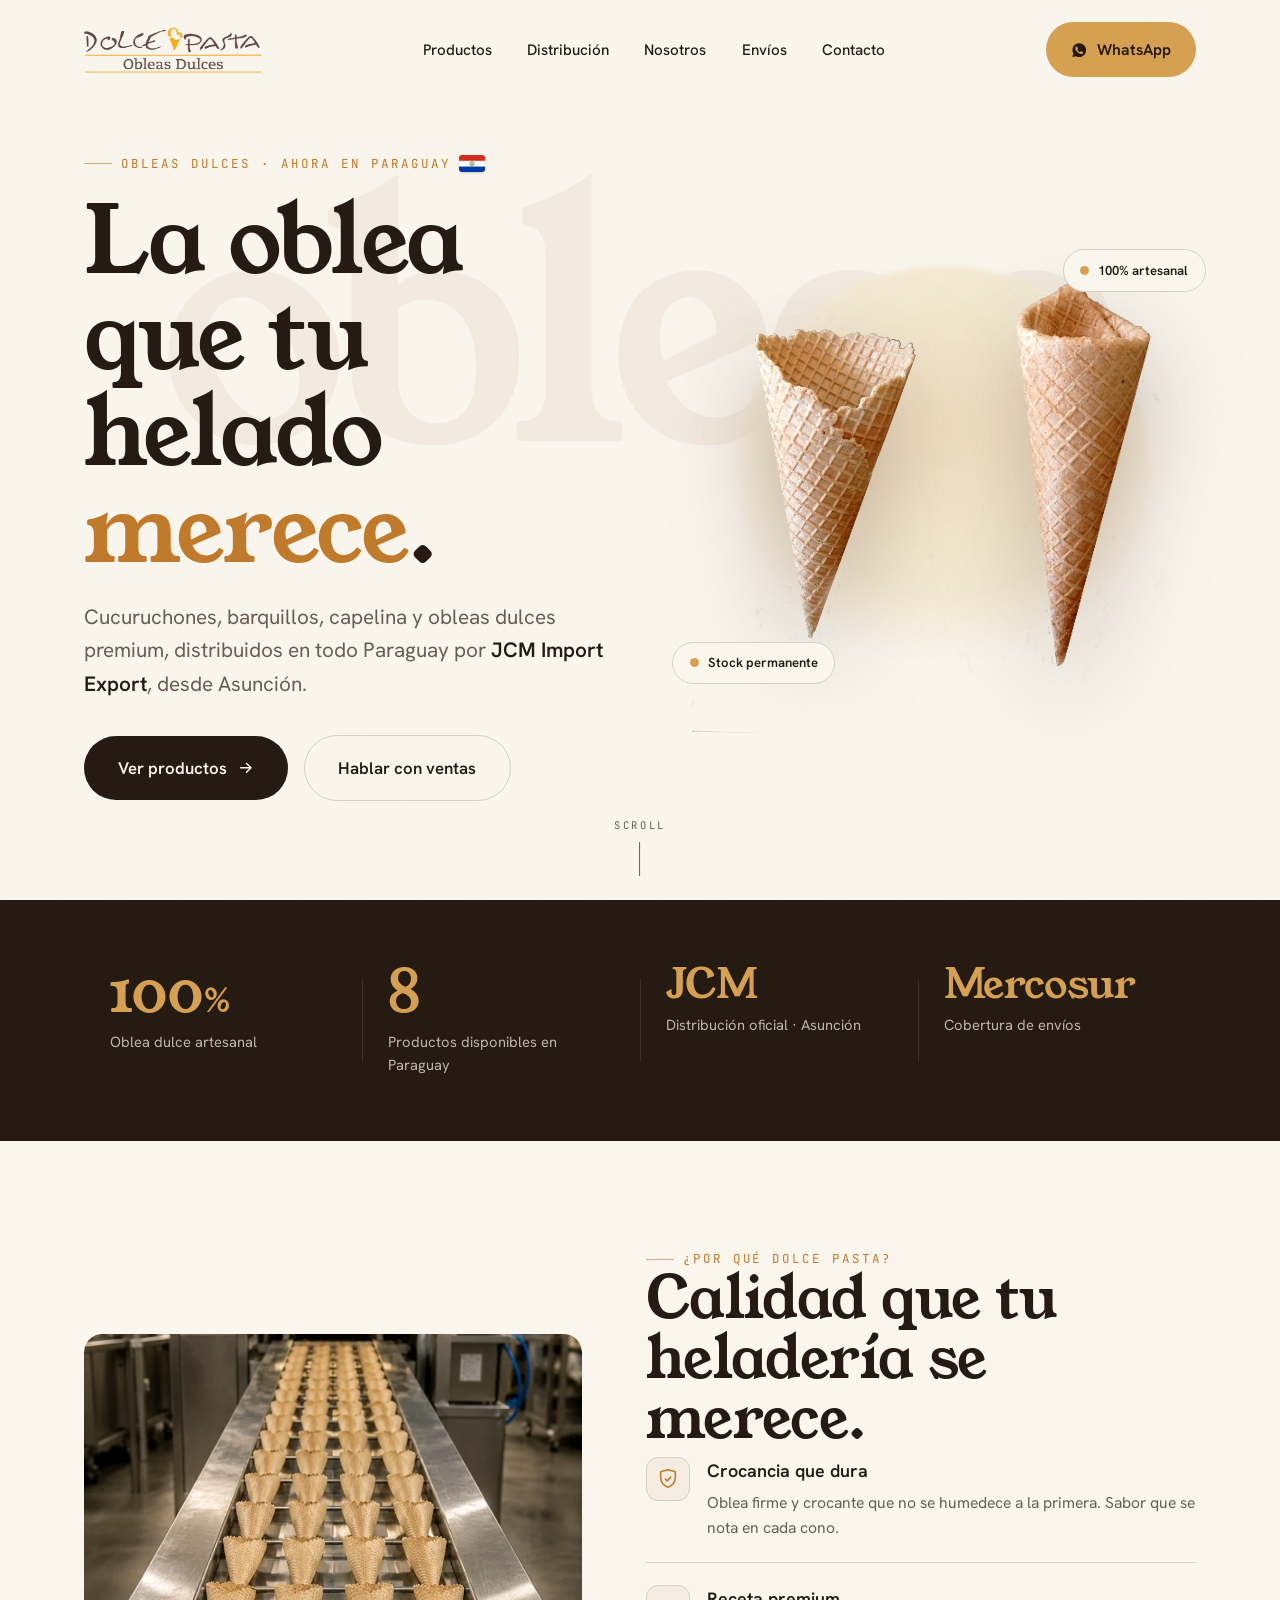
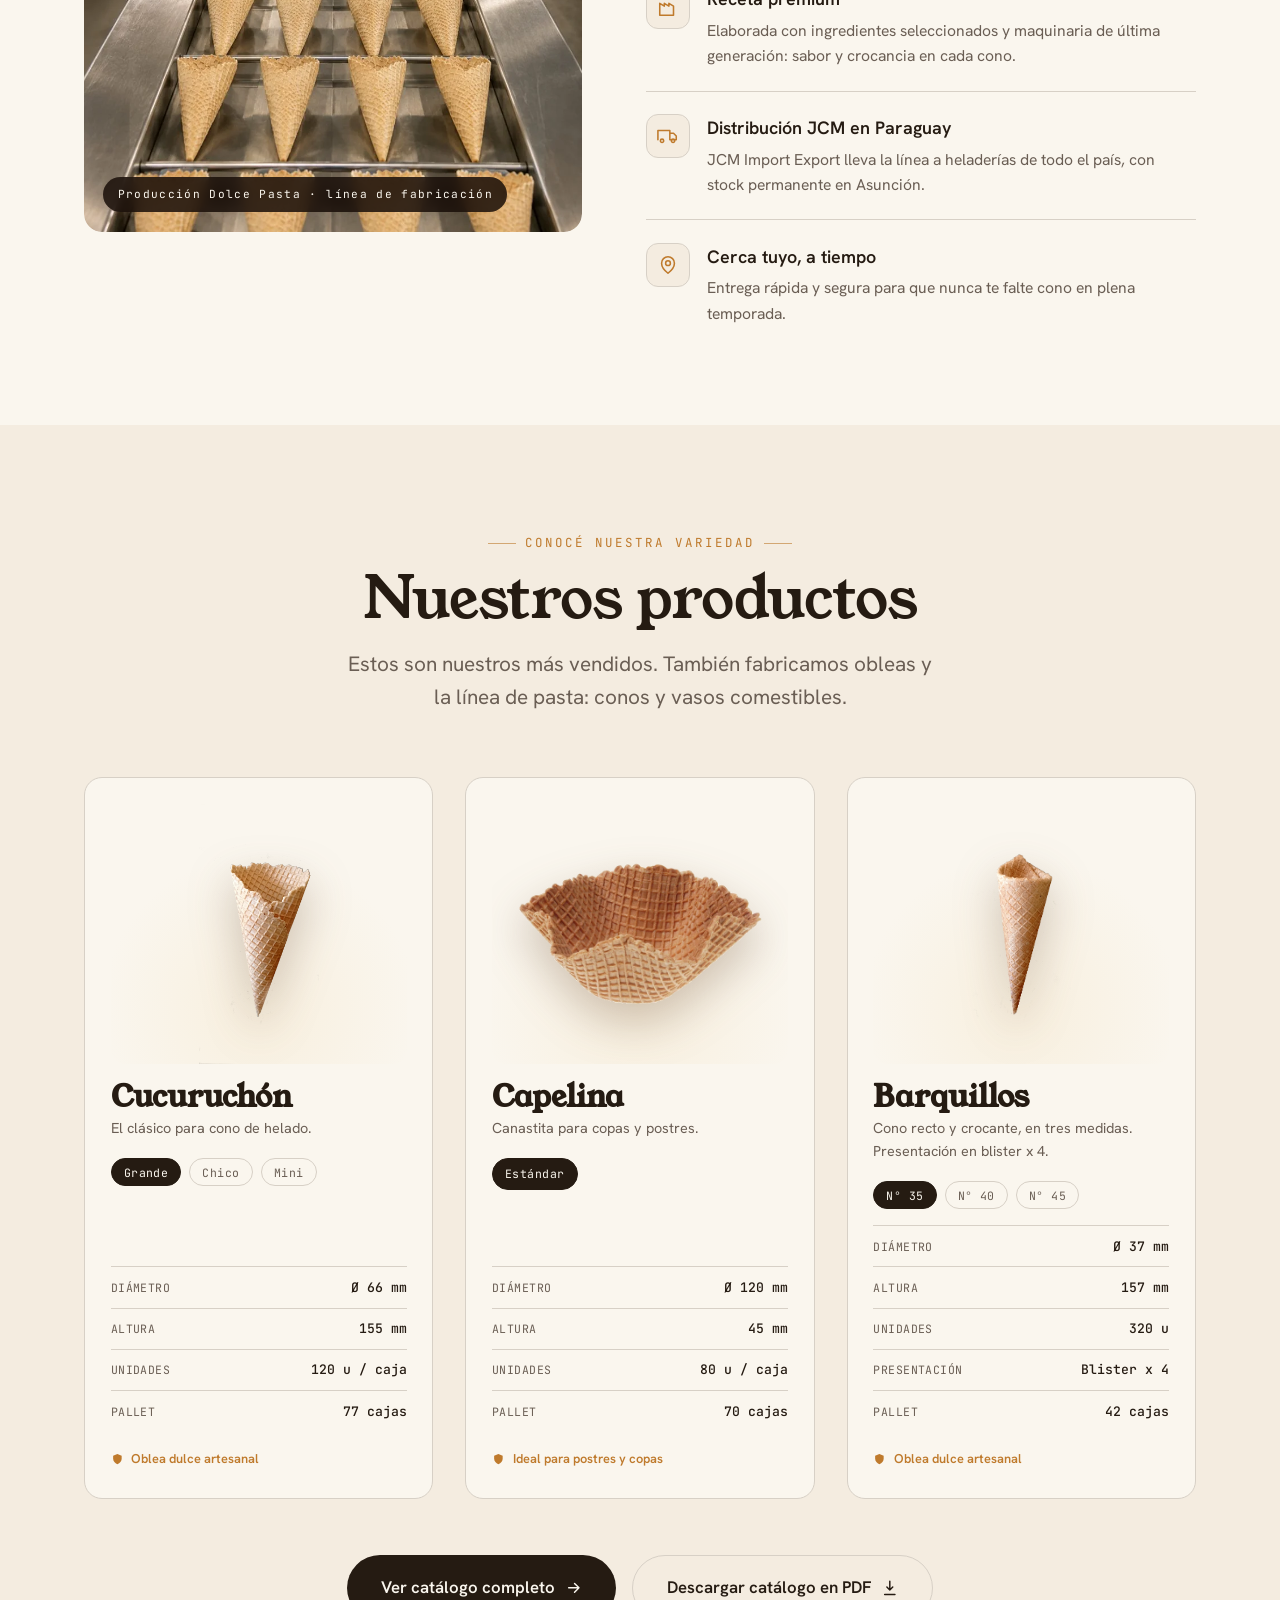
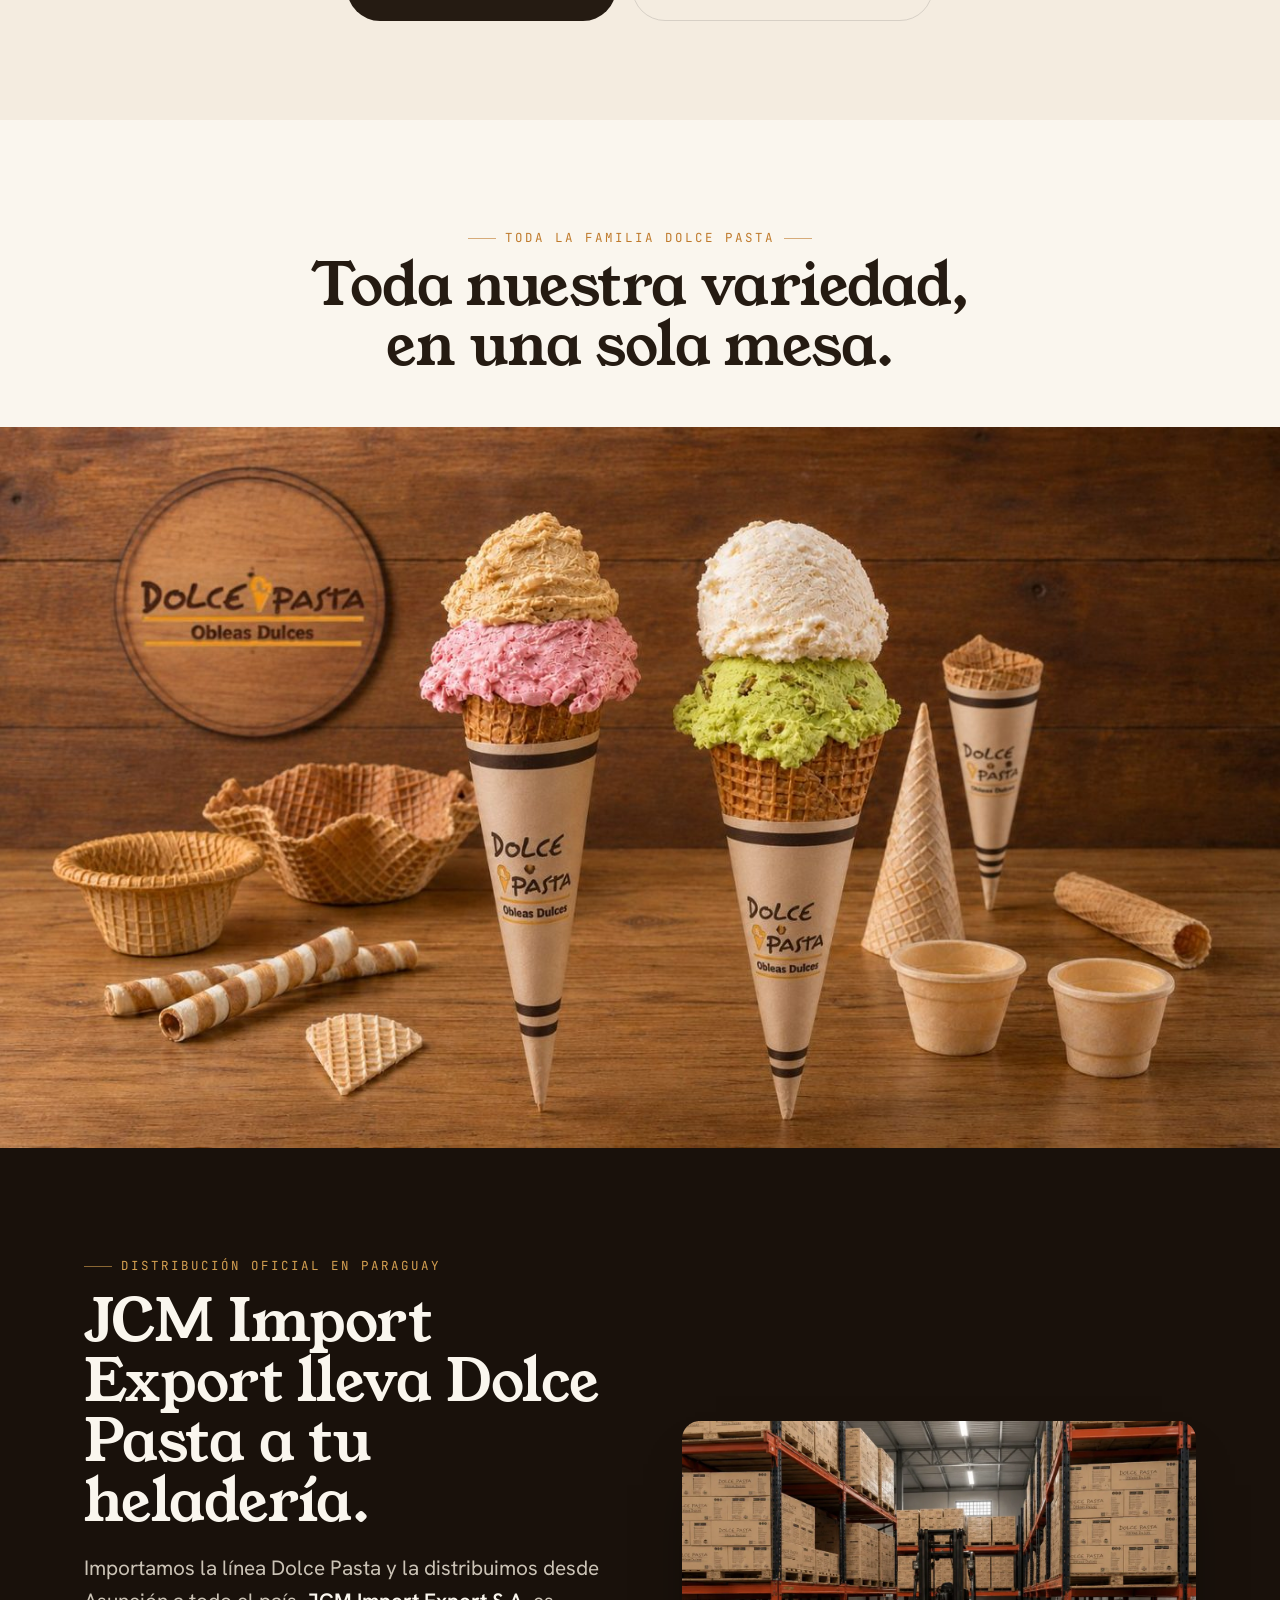
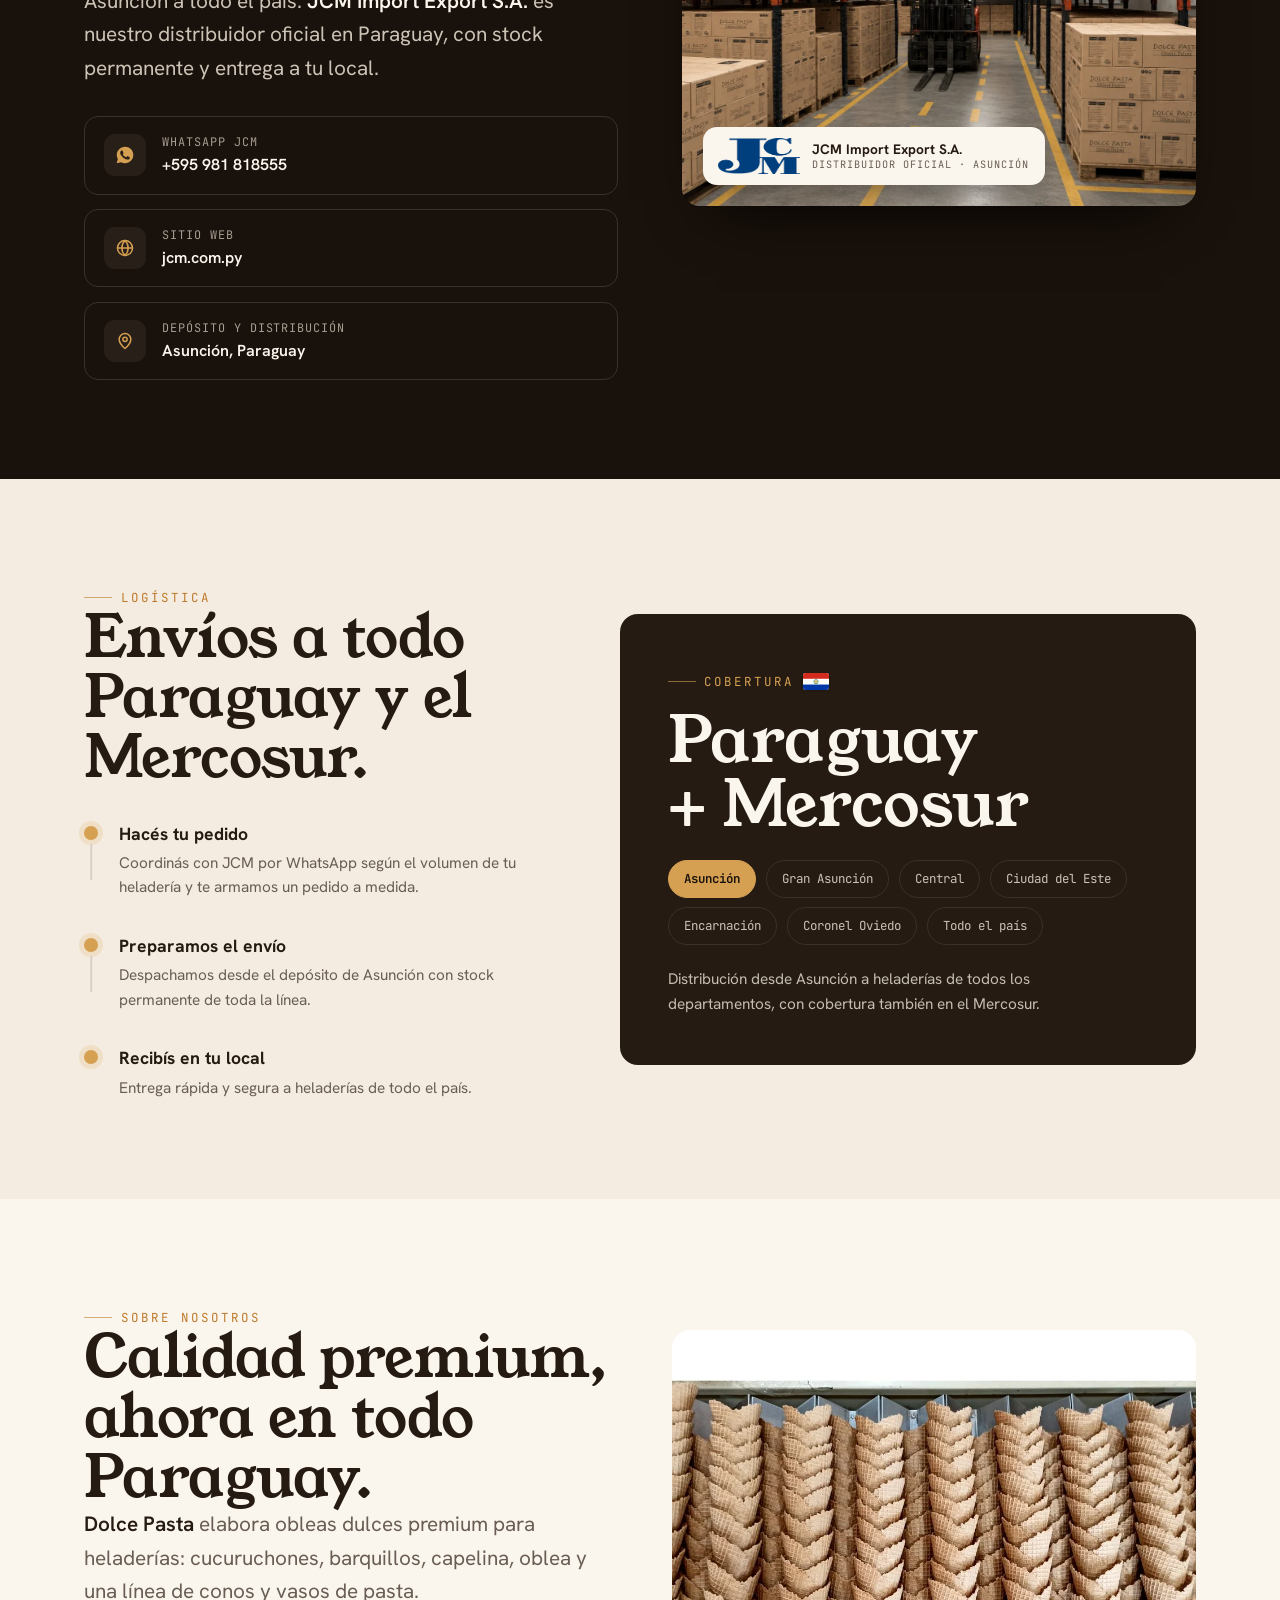
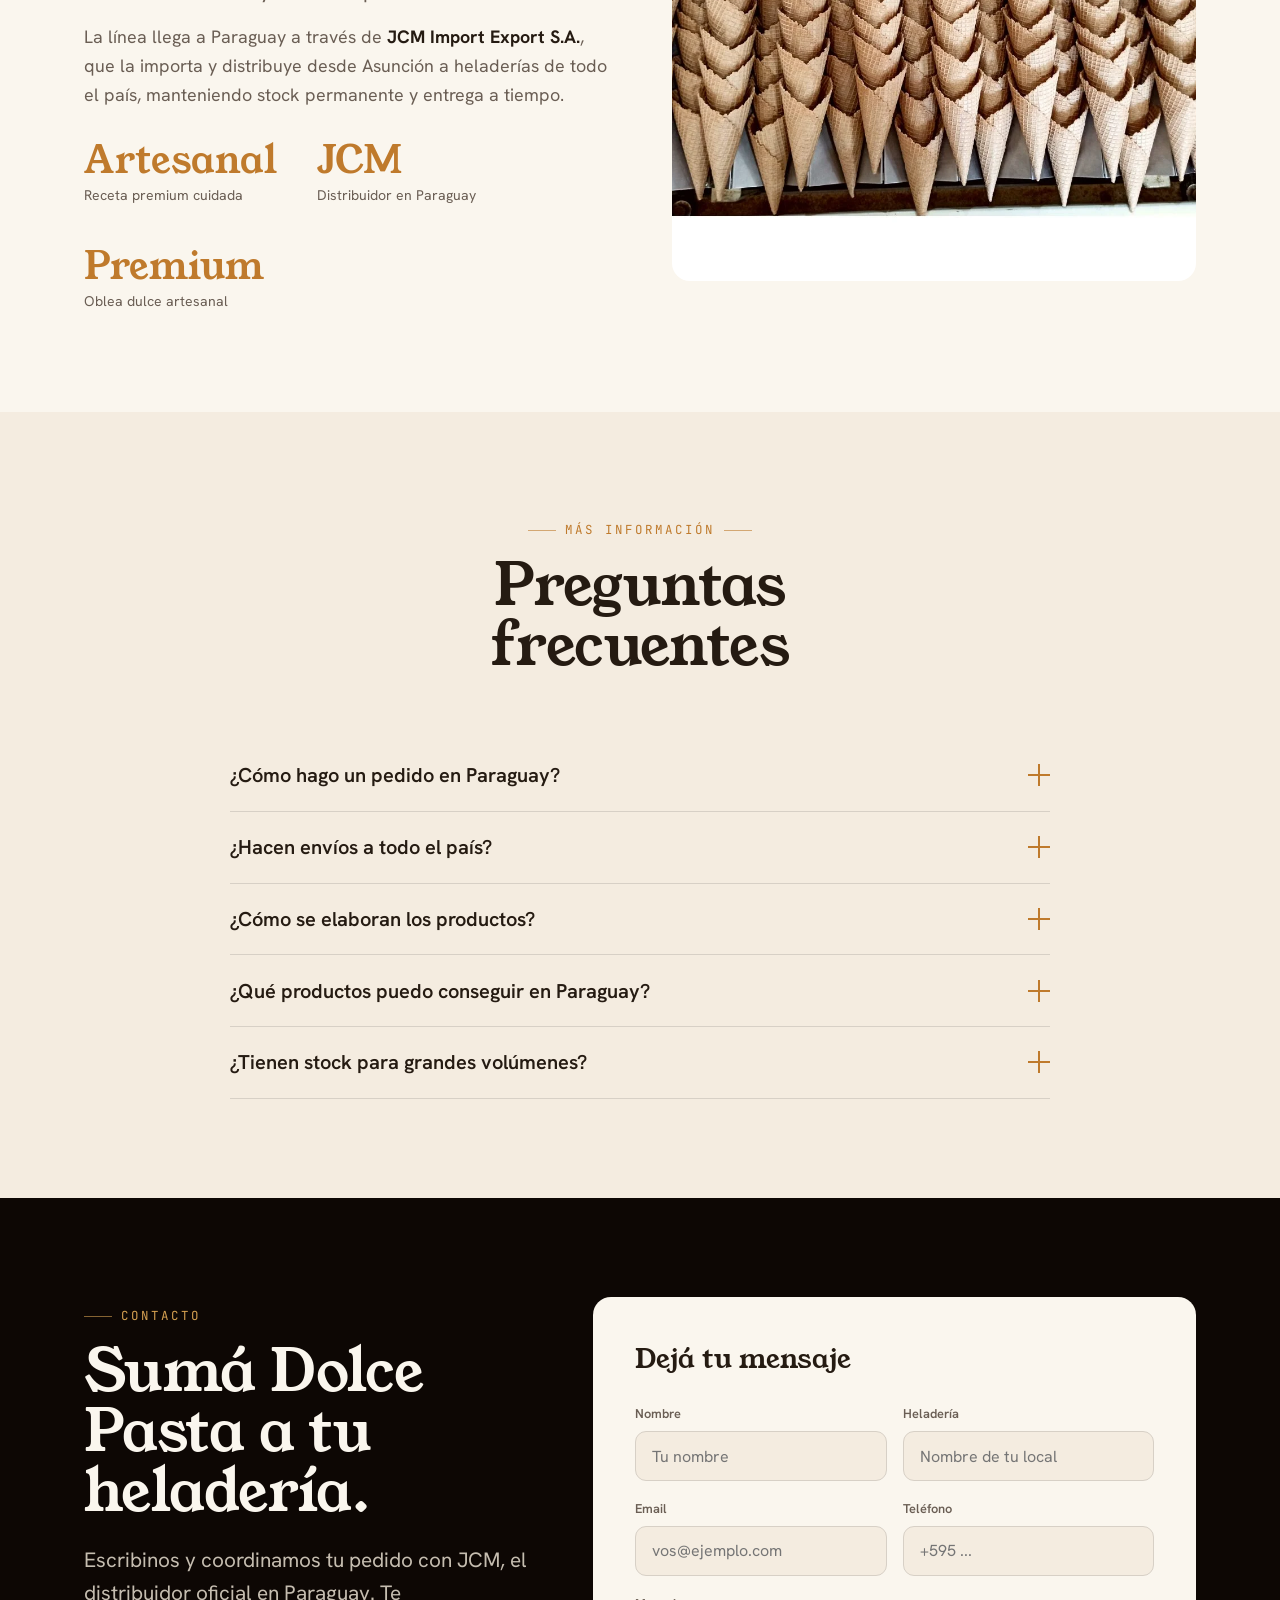
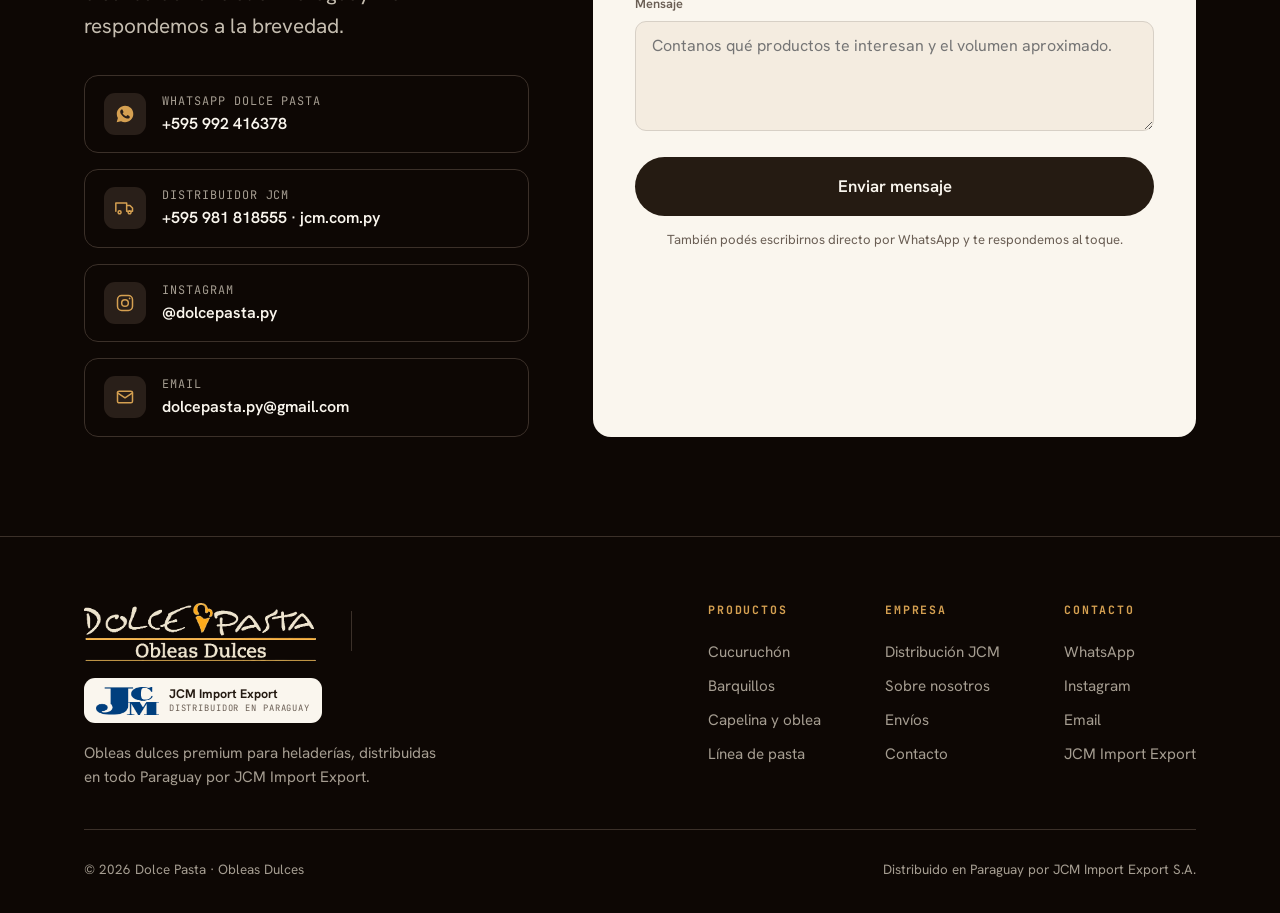
==== dolce-py/index.html @ 5e82ef66 "importa las tres webs tal como están publicadas Co-Authored-By: Claude Opus 5.5 <noreply@anthropic.c" ====
<!DOCTYPE html>
<html lang="es">
<head>
<meta charset="UTF-8" />
<meta name="viewport" content="width=device-width, initial-scale=1" />
<title>Dolce Pasta Paraguay — Cucuruchos, barquillos y obleas para heladerías</title>
<meta name="description" content="Obleas dulces premium para heladerías: cucuruchones, barquillos, capelina, oblea y la línea de pasta. Distribuidos en todo Paraguay por JCM Import Export, desde Asunción." />
<meta name="keywords" content="cucuruchos, barquillos, obleas, capelina, conos de helado, cucuruchos Paraguay, barquillos Asunción, obleas para heladerías, Dolce Pasta, JCM Import Export" />
<meta name="author" content="Dolce Pasta" />
<meta name="robots" content="index, follow" />
<link rel="canonical" href="https://www.dolcepastapy.com/" />

<!-- Open Graph -->
<meta property="og:type" content="website" />
<meta property="og:site_name" content="Dolce Pasta Paraguay" />
<meta property="og:locale" content="es_PY" />
<meta property="og:title" content="Dolce Pasta Paraguay — Obleas dulces premium para heladerías" />
<meta property="og:description" content="Cucuruchones, barquillos, capelina, oblea y línea de pasta. Distribuidos en todo Paraguay por JCM Import Export." />
<meta property="og:url" content="https://www.dolcepastapy.com/" />
<meta property="og:image" content="https://www.dolcepastapy.com/assets/familia-dolce-pasta.jpg" />
<meta property="og:image:alt" content="Familia de productos Dolce Pasta: cucuruchos con helado, capelinas, vasos y obleas" />
<meta name="twitter:card" content="summary_large_image" />
<meta name="twitter:title" content="Dolce Pasta Paraguay — Obleas dulces premium para heladerías" />
<meta name="twitter:description" content="Cucuruchones, barquillos, capelina, oblea y línea de pasta. Distribuidos en todo Paraguay por JCM Import Export." />
<meta name="twitter:image" content="https://www.dolcepastapy.com/assets/familia-dolce-pasta.jpg" />

<!-- Datos estructurados: negocio local -->
<script type="application/ld+json">
{
  "@context": "https://schema.org",
  "@type": "LocalBusiness",
  "name": "Dolce Pasta Paraguay",
  "description": "Obleas dulces premium para heladerías: cucuruchones, barquillos, capelina, oblea y línea de pasta. Distribuidos en todo Paraguay por JCM Import Export.",
  "image": "https://www.dolcepastapy.com/assets/familia-dolce-pasta.jpg",
  "logo": "https://www.dolcepastapy.com/assets/logo-dolce-pasta-dark.webp",
  "url": "https://www.dolcepastapy.com/",
  "telephone": "+595992416378",
  "email": "dolcepasta.py@gmail.com",
  "sameAs": [ "https://instagram.com/dolcepasta.py" ],
  "priceRange": "$$",
  "address": {
    "@type": "PostalAddress",
    "addressLocality": "Asunción",
    "addressCountry": "PY"
  },
  "areaServed": [
    { "@type": "Country", "name": "Paraguay" },
    { "@type": "Place", "name": "Mercosur" }
  ],
  "makesOffer": {
    "@type": "Offer",
    "itemOffered": { "@type": "Product", "name": "Cucuruchos, barquillos y obleas dulces para heladerías" },
    "seller": { "@type": "Organization", "name": "JCM Import Export S.A.", "telephone": "+595981818555", "url": "https://jcm.com.py" }
  }
}
</script>
<meta name="theme-color" content="#161210" />
<link rel="icon" href="assets/favicon.png" />
<link rel="preconnect" href="https://fonts.googleapis.com" />
<link rel="preconnect" href="https://fonts.gstatic.com" crossorigin />
<link href="https://fonts.googleapis.com/css2?family=Hanken+Grotesk:wght@400;500;600;700&family=Young+Serif&family=JetBrains+Mono:wght@400;500&display=swap" rel="stylesheet" />
<link rel="stylesheet" href="styles.css" />
<script type="application/ld+json">
{
  "@context": "https://schema.org",
  "@type": "FAQPage",
  "mainEntity": [
    {
      "@type": "Question",
      "name": "¿Cómo hago un pedido en Paraguay?",
      "acceptedAnswer": {
        "@type": "Answer",
        "text": "Escribís a JCM Import Export por WhatsApp o nos dejás un mensaje en el formulario de esta página. Te asesoramos según el volumen de tu heladería y te armamos un pedido a medida."
      }
    },
    {
      "@type": "Question",
      "name": "¿Hacen envíos a todo el país?",
      "acceptedAnswer": {
        "@type": "Answer",
        "text": "Sí. JCM distribuye desde su depósito en Asunción a heladerías de todos los departamentos de Paraguay, con cobertura también en el Mercosur."
      }
    },
    {
      "@type": "Question",
      "name": "¿Cómo se elaboran los productos?",
      "acceptedAnswer": {
        "@type": "Answer",
        "text": "Con ingredientes seleccionados y maquinaria de última generación, cuidando el sabor y la crocancia. Se importan y distribuyen en Paraguay a través de JCM Import Export."
      }
    },
    {
      "@type": "Question",
      "name": "¿Qué productos puedo conseguir en Paraguay?",
      "acceptedAnswer": {
        "@type": "Answer",
        "text": "Cucuruchón (grande, chico y mini), barquillos (N° 35, 40 y 45), capelina, oblea y la línea de pasta: Vaso 125, Vaso 90, Cono 0 y Vaso 0."
      }
    },
    {
      "@type": "Question",
      "name": "¿Tienen stock para grandes volúmenes?",
      "acceptedAnswer": {
        "@type": "Answer",
        "text": "Sí. JCM mantiene stock permanente en Asunción para garantizar disponibilidad durante toda la temporada."
      }
    }
  ]
}
</script>
</head>
<body>

<!--
  ⚠️ DATOS DE CONTACTO:
  · WhatsApp Dolce Pasta: +595 992 416378  · Email: dolcepasta.py@gmail.com  · Instagram: @dolcepasta.py (a crear)
  · Distribuidor oficial Paraguay: JCM Import Export S.A. · WhatsApp +595 981 818555 · jcm.com.py · Asunción
-->

<!-- ============ NAV ============ -->
<header class="nav" id="nav">
  <div class="wrap nav-inner">
    <a href="#top" class="brand" aria-label="Dolce Pasta — inicio">
      <img src="assets/logo-dolce-pasta-dark.webp" alt="Dolce Pasta · Obleas Dulces" style="height:46px;width:auto" />
    </a>
    <nav class="nav-links" id="navLinks">
      <a href="Productos.html">Productos</a>
      <a href="#distribucion">Distribución</a>
      <a href="#nosotros">Nosotros</a>
      <a href="#envios">Envíos</a>
      <a href="#contacto">Contacto</a>
    </nav>
    <div class="nav-cta">
      <a href="https://wa.me/595992416378?text=%C2%A1Hola%20Dolce%20Pasta!%20Quer%C3%ADa%20hacer%20una%20consulta%20sobre%20los%20productos%20para%20mi%20helader%C3%ADa." target="_blank" rel="noopener" class="btn btn-gold">
        <svg viewBox="0 0 24 24" fill="currentColor"><path d="M12.04 2C6.58 2 2.13 6.45 2.13 11.91c0 1.75.46 3.45 1.32 4.95L2 22l5.25-1.38a9.9 9.9 0 0 0 4.79 1.22h.01c5.46 0 9.91-4.45 9.91-9.91 0-2.65-1.03-5.14-2.9-7.01A9.82 9.82 0 0 0 12.04 2Zm5.8 14.13c-.25.69-1.45 1.32-1.99 1.36-.53.05-1.03.24-3.48-.73-2.93-1.16-4.8-4.15-4.95-4.34-.14-.19-1.18-1.57-1.18-3 0-1.42.75-2.12 1.01-2.41.26-.29.57-.36.76-.36.19 0 .38 0 .54.01.18.01.41-.07.64.49.25.6.84 2.07.91 2.22.07.15.12.32.02.51-.09.19-.14.31-.28.48-.14.17-.29.37-.42.5-.14.14-.28.29-.12.57.16.28.71 1.17 1.53 1.9 1.05.93 1.94 1.22 2.22 1.36.28.14.44.12.6-.07.16-.19.69-.81.88-1.09.18-.28.37-.23.62-.14.25.09 1.61.76 1.89.9.28.14.46.21.53.32.07.12.07.66-.18 1.34Z"/></svg>
        WhatsApp
      </a>
    </div>
    <button class="nav-toggle" id="navToggle" aria-label="Menú"><span></span><span></span><span></span></button>
  </div>
</header>

<!-- ============ HERO ============ -->
<main id="top">
<section class="hero" data-screen-label="Hero">
  <div class="hero-bg-word" aria-hidden="true">obleas</div>
  <div class="wrap hero-grid">
    <div class="hero-copy">
      <span class="eyebrow reveal">Obleas dulces · ahora en Paraguay <svg class="flag-py" viewBox="0 0 30 20" role="img" aria-label="Bandera de Paraguay"><rect width="30" height="20" fill="#fff"/><rect width="30" height="6.67" fill="#D52B1E"/><rect y="13.33" width="30" height="6.67" fill="#0038A8"/><circle cx="15" cy="10" r="2.4" fill="none" stroke="#1f7a3d" stroke-width=".8"/><path d="M15 8.2l.52 1.06 1.17.17-.85.83.2 1.16L15 10.9l-1.04.55.2-1.16-.85-.83 1.17-.17z" fill="#e8a01e"/></svg></span>
      <h1 class="display reveal" style="--d:.08s">La oblea que tu helado <em>merece</em>.</h1>
      <p class="lead reveal" style="--d:.16s">Cucuruchones, barquillos, capelina y obleas dulces premium, distribuidos en todo Paraguay por <strong>JCM Import Export</strong>, desde Asunción.</p>
      <div class="hero-actions reveal" style="--d:.24s">
        <a href="#productos" class="btn btn-primary btn-lg">Ver productos
          <svg viewBox="0 0 24 24" fill="none" stroke="currentColor" stroke-width="2"><path d="M5 12h14M13 6l6 6-6 6" stroke-linecap="round" stroke-linejoin="round"/></svg>
        </a>
        <a href="https://wa.me/595992416378?text=%C2%A1Hola%20Dolce%20Pasta!%20Quer%C3%ADa%20hacer%20una%20consulta%20sobre%20los%20productos%20para%20mi%20helader%C3%ADa." target="_blank" rel="noopener" class="btn btn-ghost btn-lg">Hablar con ventas</a>
      </div>
    </div>
    <div class="hero-media reveal-scale" style="--d:.2s">
      <div class="hero-disc" aria-hidden="true"></div>
      <div class="hero-cones">
        <div class="cone-wrap">
          <img class="hero-cone" src="assets/cucurucho.webp" width="462" height="1000" fetchpriority="high" decoding="async" alt="Cucuruchón Dolce Pasta" />
        </div>
        <div class="cone-wrap cone-wrap--b">
          <img class="hero-cone" src="assets/barquillo.webp" width="533" height="1300" fetchpriority="high" decoding="async" alt="Barquillo Dolce Pasta" />
        </div>
      </div>
      <div class="hero-badge b1"><span class="dot"></span> 100% artesanal</div>
      <div class="hero-badge b2"><span class="dot"></span> Stock permanente</div>
    </div>
  </div>
  <div class="scroll-cue" aria-hidden="true">scroll</div>
</section>

<!-- ============ STATS ============ -->
<section class="stats" data-screen-label="Stats">
  <div class="wrap stats-grid">
    <div class="stat reveal"><div class="stat-num"><span data-count="100">0</span><span class="suf">%</span></div><div class="stat-label">Oblea dulce artesanal</div></div>
    <div class="stat reveal" style="--d:.08s"><div class="stat-num"><span data-count="8">0</span></div><div class="stat-label">Productos disponibles en Paraguay</div></div>
    <div class="stat reveal" style="--d:.16s"><div class="stat-num txt">JCM</div><div class="stat-label">Distribución oficial · Asunción</div></div>
    <div class="stat reveal" style="--d:.24s"><div class="stat-num txt">Mercosur</div><div class="stat-label">Cobertura de envíos</div></div>
  </div>
</section>

<!-- ============ POR QUÉ ============ -->
<section class="section" data-screen-label="Por qué">
  <div class="wrap why-grid">
    <div class="why-media why-media--photo reveal-scale">
      <img src="assets/fabrica-linea.webp" loading="lazy" alt="Línea de producción de obleas Dolce Pasta: conos alineados sobre la cinta transportadora en la fábrica" />
      <span class="frame-tag">Producción Dolce Pasta · línea de fabricación</span>
    </div>
    <div class="why-copy">
      <span class="eyebrow reveal">¿Por qué Dolce Pasta?</span>
      <h2 class="title reveal" style="--d:.06s">Calidad que tu heladería se merece.</h2>
      <div class="feature-list">
        <div class="feature reveal" style="--d:.1s">
          <div class="feature-ico"><svg viewBox="0 0 24 24" fill="none" stroke="currentColor" stroke-width="1.7"><path d="M12 21c5-2 8-6 8-11V4l-8-2-8 2v6c0 5 3 9 8 11Z" stroke-linecap="round" stroke-linejoin="round"/><path d="M9 12l2 2 4-4" stroke-linecap="round" stroke-linejoin="round"/></svg></div>
          <div><h3>Crocancia que dura</h3><p>Oblea firme y crocante que no se humedece a la primera. Sabor que se nota en cada cono.</p></div>
        </div>
        <div class="feature reveal" style="--d:.16s">
          <div class="feature-ico"><svg viewBox="0 0 24 24" fill="none" stroke="currentColor" stroke-width="1.7"><path d="M3 21V8l5 3V8l5 3V8l5 3v10H3Z" stroke-linecap="round" stroke-linejoin="round"/></svg></div>
          <div><h3>Receta premium</h3><p>Elaborada con ingredientes seleccionados y maquinaria de última generación: sabor y crocancia en cada cono.</p></div>
        </div>
        <div class="feature reveal" style="--d:.22s">
          <div class="feature-ico"><svg viewBox="0 0 24 24" fill="none" stroke="currentColor" stroke-width="1.7"><path d="M1 16V6h13v10M14 9h4l3 3v4h-7M5.5 19a1.8 1.8 0 1 0 0-3.6 1.8 1.8 0 0 0 0 3.6Zm12 0a1.8 1.8 0 1 0 0-3.6 1.8 1.8 0 0 0 0 3.6Z" stroke-linecap="round" stroke-linejoin="round"/></svg></div>
          <div><h3>Distribución JCM en Paraguay</h3><p>JCM Import Export lleva la línea a heladerías de todo el país, con stock permanente en Asunción.</p></div>
        </div>
        <div class="feature reveal" style="--d:.28s">
          <div class="feature-ico"><svg viewBox="0 0 24 24" fill="none" stroke="currentColor" stroke-width="1.7"><path d="M12 21s7-5.6 7-11a7 7 0 1 0-14 0c0 5.4 7 11 7 11Z" stroke-linejoin="round"/><circle cx="12" cy="10" r="2.6"/></svg></div>
          <div><h3>Cerca tuyo, a tiempo</h3><p>Entrega rápida y segura para que nunca te falte cono en plena temporada.</p></div>
        </div>
      </div>
    </div>
  </div>
</section>

<!-- ============ PRODUCTOS ============ -->
<section class="section products" id="productos" data-screen-label="Productos">
  <div class="wrap">
    <div class="section-head center">
      <span class="eyebrow center reveal">Conocé nuestra variedad</span>
      <h2 class="title reveal" style="--d:.06s">Nuestros productos</h2>
      <p class="lead reveal" style="--d:.12s;margin-inline:auto">Estos son nuestros más vendidos. También fabricamos obleas y la línea de pasta: conos y vasos comestibles.</p>
    </div>
    <div class="prod-grid">

      <!-- Cucuruchón -->
      <article class="prod-card reveal">
        <div class="prod-photo"><img class="img-cucurucho" src="assets/cucurucho.webp" loading="lazy" alt="Cucuruchón Dolce Pasta" /></div>
        <h3 class="prod-name">Cucuruchón</h3>
        <p class="prod-sub">El clásico para cono de helado.</p>
        <div class="prod-variants" data-variants>
          <button class="variant-pill active" data-d="Ø 66 mm" data-h="155 mm" data-u="120 u / caja">Grande</button>
          <button class="variant-pill" data-d="Ø 60 mm" data-h="145 mm" data-u="128 u / caja">Chico</button>
          <button class="variant-pill" data-d="Ø 56 mm" data-h="130 mm" data-u="160 u / caja">Mini</button>
        </div>
        <div class="spec-table">
          <div class="spec-row"><span class="k">Diámetro</span><span class="v" data-spec="d">Ø 66 mm</span></div>
          <div class="spec-row"><span class="k">Altura</span><span class="v" data-spec="h">155 mm</span></div>
          <div class="spec-row"><span class="k">Unidades</span><span class="v" data-spec="u">120 u / caja</span></div>
          <div class="spec-row"><span class="k">Pallet</span><span class="v">77 cajas</span></div>
        </div>
        <div class="prod-perso"><svg viewBox="0 0 24 24" fill="currentColor"><path d="M12 2 4 5v6c0 5 3.4 8.5 8 10 4.6-1.5 8-5 8-10V5l-8-3Z"/></svg> Oblea dulce artesanal</div>
      </article>

      <!-- Capelina -->
      <article class="prod-card reveal" style="--d:.1s">
        <div class="prod-photo"><img src="assets/capelina.webp" loading="lazy" alt="Capelina Dolce Pasta" /></div>
        <h3 class="prod-name">Capelina</h3>
        <p class="prod-sub">Canastita para copas y postres.</p>
        <div class="prod-variants"><span class="variant-pill active">Estándar</span></div>
        <div class="spec-table">
          <div class="spec-row"><span class="k">Diámetro</span><span class="v">Ø 120 mm</span></div>
          <div class="spec-row"><span class="k">Altura</span><span class="v">45 mm</span></div>
          <div class="spec-row"><span class="k">Unidades</span><span class="v">80 u / caja</span></div>
          <div class="spec-row"><span class="k">Pallet</span><span class="v">70 cajas</span></div>
        </div>
        <div class="prod-perso"><svg viewBox="0 0 24 24" fill="currentColor"><path d="M12 2 4 5v6c0 5 3.4 8.5 8 10 4.6-1.5 8-5 8-10V5l-8-3Z"/></svg> Ideal para postres y copas</div>
      </article>

      <!-- Barquillos -->
      <article class="prod-card reveal" style="--d:.2s">
        <div class="prod-photo"><img src="assets/barquillo.webp" loading="lazy" alt="Barquillo Dolce Pasta" /></div>
        <h3 class="prod-name">Barquillos</h3>
        <p class="prod-sub">Cono recto y crocante, en tres medidas. Presentación en blister x 4.</p>
        <div class="prod-variants" data-variants>
          <button class="variant-pill active" data-d="Ø 37 mm" data-h="157 mm" data-u="320 u">N° 35</button>
          <button class="variant-pill" data-d="Ø 42 mm" data-h="157 mm" data-u="252 u">N° 40</button>
          <button class="variant-pill" data-d="Ø 47 mm" data-h="157 mm" data-u="216 u">N° 45</button>
        </div>
        <div class="spec-table">
          <div class="spec-row"><span class="k">Diámetro</span><span class="v" data-spec="d">Ø 37 mm</span></div>
          <div class="spec-row"><span class="k">Altura</span><span class="v" data-spec="h">157 mm</span></div>
          <div class="spec-row"><span class="k">Unidades</span><span class="v" data-spec="u">320 u</span></div>
          <div class="spec-row"><span class="k">Presentación</span><span class="v">Blister x 4</span></div>
          <div class="spec-row"><span class="k">Pallet</span><span class="v">42 cajas</span></div>
        </div>
        <div class="prod-perso"><svg viewBox="0 0 24 24" fill="currentColor"><path d="M12 2 4 5v6c0 5 3.4 8.5 8 10 4.6-1.5 8-5 8-10V5l-8-3Z"/></svg> Oblea dulce artesanal</div>
      </article>

    </div>
    <div class="reveal" style="display:flex;gap:1rem;justify-content:center;flex-wrap:wrap;margin-top:clamp(2.5rem,5vw,3.5rem)">
      <a href="Productos.html" class="btn btn-primary btn-lg">Ver catálogo completo
        <svg viewBox="0 0 24 24" fill="none" stroke="currentColor" stroke-width="2"><path d="M5 12h14M13 6l6 6-6 6" stroke-linecap="round" stroke-linejoin="round"/></svg>
      </a>
      <a href="Catalogo-Dolce-Pasta.pdf" download class="btn btn-ghost btn-lg">Descargar catálogo en PDF
        <svg viewBox="0 0 24 24" fill="none" stroke="currentColor" stroke-width="2"><path d="M12 3v12m0 0 4-4m-4 4-4-4M5 21h14" stroke-linecap="round" stroke-linejoin="round"/></svg>
      </a>
    </div>
  </div>
</section>

<!-- ============ BANNER FAMILIA ============ -->
<section class="fam-banner" data-screen-label="Familia">
  <div class="fam-head">
    <span class="eyebrow center reveal" style="justify-content:center">Toda la familia Dolce Pasta</span>
    <h2 class="title reveal" style="--d:.06s;margin-top:.5rem">Toda nuestra variedad, en una sola mesa.</h2>
  </div>
  <figure class="fam-figure reveal-scale" style="--d:.1s">
    <img src="assets/familia-dolce-pasta.jpg" loading="lazy" alt="Familia de productos Dolce Pasta: cucuruchones con helado de pistacho, vainilla y frutilla, capelinas, vasos y rollitos sobre una mesa de madera" />
  </figure>
</section>

<!-- ============ DISTRIBUCIÓN JCM (dark) ============ -->
<section class="section custom" id="distribucion" data-screen-label="Distribución JCM">
  <div class="wrap jcm-grid">
    <div class="jcm-copy">
      <span class="eyebrow reveal">Distribución oficial en Paraguay</span>
      <h2 class="title reveal" style="--d:.06s">JCM Import Export lleva Dolce Pasta a tu heladería.</h2>
      <p class="lead reveal" style="--d:.12s">Importamos la línea Dolce Pasta y la distribuimos desde Asunción a todo el país. <strong>JCM Import Export S.A.</strong> es nuestro distribuidor oficial en Paraguay, con stock permanente y entrega a tu local.</p>
      <div class="jcm-channels">
        <a href="https://wa.me/595981818555?text=%C2%A1Hola%20JCM!%20Quer%C3%ADa%20pedir%20productos%20Dolce%20Pasta%20para%20mi%20helader%C3%ADa." target="_blank" rel="noopener" class="channel reveal" style="--d:.16s">
          <div class="channel-ico"><svg viewBox="0 0 24 24" fill="currentColor"><path d="M12.04 2C6.58 2 2.13 6.45 2.13 11.91c0 1.75.46 3.45 1.32 4.95L2 22l5.25-1.38a9.9 9.9 0 0 0 4.79 1.22h.01c5.46 0 9.91-4.45 9.91-9.91 0-2.65-1.03-5.14-2.9-7.01A9.82 9.82 0 0 0 12.04 2Zm5.8 14.13c-.25.69-1.45 1.32-1.99 1.36-.53.05-1.03.24-3.48-.73-2.93-1.16-4.8-4.15-4.95-4.34-.14-.19-1.18-1.57-1.18-3 0-1.42.75-2.12 1.01-2.41.26-.29.57-.36.76-.36.19 0 .38 0 .54.01.18.01.41-.07.64.49.25.6.84 2.07.91 2.22.07.15.12.32.02.51-.09.19-.14.31-.28.48-.14.17-.29.37-.42.5-.14.14-.28.29-.12.57.16.28.71 1.17 1.53 1.9 1.05.93 1.94 1.22 2.22 1.36.28.14.44.12.6-.07.16-.19.69-.81.88-1.09.18-.28.37-.23.62-.14.25.09 1.61.76 1.89.9.28.14.46.21.53.32.07.12.07.66-.18 1.34Z"/></svg></div>
          <div><div class="k">WhatsApp JCM</div><div class="v">+595 981 818555</div></div>
        </a>
        <a href="https://jcm.com.py" target="_blank" rel="noopener" class="channel reveal" style="--d:.22s">
          <div class="channel-ico"><svg viewBox="0 0 24 24" fill="none" stroke="currentColor" stroke-width="1.8"><circle cx="12" cy="12" r="9"/><path d="M3 12h18M12 3c2.5 2.4 3.8 5.6 3.8 9S14.5 18.6 12 21M12 3C9.5 5.4 8.2 8.6 8.2 12S9.5 18.6 12 21" stroke-linecap="round" stroke-linejoin="round"/></svg></div>
          <div><div class="k">Sitio web</div><div class="v">jcm.com.py</div></div>
        </a>
        <div class="channel reveal" style="--d:.28s">
          <div class="channel-ico"><svg viewBox="0 0 24 24" fill="none" stroke="currentColor" stroke-width="1.8"><path d="M12 21s7-5.6 7-11a7 7 0 1 0-14 0c0 5.4 7 11 7 11Z" stroke-linejoin="round"/><circle cx="12" cy="10" r="2.6"/></svg></div>
          <div><div class="k">Depósito y distribución</div><div class="v">Asunción, Paraguay</div></div>
        </div>
      </div>
    </div>
    <figure class="jcm-photo reveal-scale" style="--d:.1s">
      <img src="assets/deposito-dolce-pasta.webp" loading="lazy" alt="Depósito de JCM Import Export en Asunción: pallets de cajas Dolce Pasta en estanterías y autoelevador en operación" />
      <div class="jcm-badge">
        <img src="assets/logo-jcm.webp" alt="JCM Import Export S.A." />
        <span class="bt"><b>JCM Import Export S.A.</b>Distribuidor oficial · Asunción</span>
      </div>
    </figure>
  </div>
</section>

<!-- ============ ENVÍOS ============ -->
<section class="section shipping" id="envios" data-screen-label="Envíos">
  <div class="wrap ship-grid">
    <div class="ship-copy">
      <span class="eyebrow reveal">Logística</span>
      <h2 class="title reveal" style="--d:.06s">Envíos a todo Paraguay y el Mercosur.</h2>
      <div class="ship-timeline" style="margin-top:2rem">
        <div class="ship-step reveal" style="--d:.1s"><div class="ship-dot"></div><div><h4>Hacés tu pedido</h4><p>Coordinás con JCM por WhatsApp según el volumen de tu heladería y te armamos un pedido a medida.</p></div></div>
        <div class="ship-step reveal" style="--d:.16s"><div class="ship-dot"></div><div><h4>Preparamos el envío</h4><p>Despachamos desde el depósito de Asunción con stock permanente de toda la línea.</p></div></div>
        <div class="ship-step reveal" style="--d:.22s"><div class="ship-dot"></div><div><h4>Recibís en tu local</h4><p>Entrega rápida y segura a heladerías de todo el país.</p></div></div>
      </div>
    </div>
    <div class="map-card reveal-scale" style="--d:.1s">
      <span class="eyebrow">Cobertura <svg class="flag-py" viewBox="0 0 30 20" role="img" aria-label="Bandera de Paraguay"><rect width="30" height="20" fill="#fff"/><rect width="30" height="6.67" fill="#D52B1E"/><rect y="13.33" width="30" height="6.67" fill="#0038A8"/><circle cx="15" cy="10" r="2.4" fill="none" stroke="#1f7a3d" stroke-width=".8"/><path d="M15 8.2l.52 1.06 1.17.17-.85.83.2 1.16L15 10.9l-1.04.55.2-1.16-.85-.83 1.17-.17z" fill="#e8a01e"/></svg></span>
      <div class="map-big">Paraguay<br />+ Mercosur</div>
      <div class="map-regions">
        <span class="region-pill hl">Asunción</span>
        <span class="region-pill">Gran Asunción</span>
        <span class="region-pill">Central</span>
        <span class="region-pill">Ciudad del Este</span>
        <span class="region-pill">Encarnación</span>
        <span class="region-pill">Coronel Oviedo</span>
        <span class="region-pill">Todo el país</span>
      </div>
      <p style="color:oklch(0.8 0.02 80);margin-top:1.4rem;font-size:.96rem;max-width:46ch">Distribución desde Asunción a heladerías de todos los departamentos, con cobertura también en el Mercosur.</p>
    </div>
  </div>
</section>

<!-- ============ SOBRE NOSOTROS ============ -->
<section class="section" id="nosotros" data-screen-label="Nosotros">
  <div class="wrap about-grid">
    <div class="about-copy">
      <span class="eyebrow reveal">Sobre nosotros</span>
      <h2 class="title reveal" style="--d:.06s">Calidad premium, ahora en todo Paraguay.</h2>
      <p class="lead reveal" style="--d:.12s"><strong style="color:var(--ink)">Dolce Pasta</strong> elabora obleas dulces premium para heladerías: cucuruchones, barquillos, capelina, oblea y una línea de conos y vasos de pasta.</p>
      <p class="reveal" style="--d:.18s;color:var(--muted);margin-top:1rem;max-width:60ch">La línea llega a Paraguay a través de <strong style="color:var(--ink)">JCM Import Export S.A.</strong>, que la importa y distribuye desde Asunción a heladerías de todo el país, manteniendo stock permanente y entrega a tiempo.</p>
      <div class="about-stat-row reveal" style="--d:.24s">
        <div class="about-stat"><div class="n">Artesanal</div><div class="l">Receta premium cuidada</div></div>
        <div class="about-stat"><div class="n">JCM</div><div class="l">Distribuidor en Paraguay</div></div>
        <div class="about-stat"><div class="n">Premium</div><div class="l">Oblea dulce artesanal</div></div>
      </div>
    </div>
    <div class="about-media reveal-scale" style="--d:.1s">
      <img src="assets/fabrica.webp" loading="lazy" alt="Cucuruchones recién salidos de la máquina en la fábrica Dolce Pasta" />
    </div>
  </div>
</section>

<!-- ============ FAQ ============ -->
<section class="section" style="background:var(--paper-2)" data-screen-label="FAQ">
  <div class="wrap">
    <div class="section-head center">
      <span class="eyebrow center reveal">Más información</span>
      <h2 class="title reveal" style="--d:.06s">Preguntas frecuentes</h2>
    </div>
    <div class="faq-wrap">
      <div class="faq-item reveal">
        <button class="faq-q">¿Cómo hago un pedido en Paraguay?<span class="faq-icon"></span></button>
        <div class="faq-a"><p>Escribís a JCM Import Export por WhatsApp o nos dejás un mensaje en el formulario de esta página. Te asesoramos según el volumen de tu heladería y te armamos un pedido a medida.</p></div>
      </div>
      <div class="faq-item reveal">
        <button class="faq-q">¿Hacen envíos a todo el país?<span class="faq-icon"></span></button>
        <div class="faq-a"><p>Sí. JCM distribuye desde su depósito en Asunción a heladerías de todos los departamentos de Paraguay, con cobertura también en el Mercosur.</p></div>
      </div>
      <div class="faq-item reveal">
        <button class="faq-q">¿Cómo se elaboran los productos?<span class="faq-icon"></span></button>
        <div class="faq-a"><p>Con ingredientes seleccionados y maquinaria de última generación, cuidando el sabor y la crocancia. Se importan y distribuyen en Paraguay a través de JCM Import Export.</p></div>
      </div>
      <div class="faq-item reveal">
        <button class="faq-q">¿Qué productos puedo conseguir en Paraguay?<span class="faq-icon"></span></button>
        <div class="faq-a"><p>Cucuruchón (grande, chico y mini), barquillos (N° 35, 40 y 45), capelina, oblea y la línea de pasta: Vaso 125, Vaso 90, Cono 0 y Vaso 0.</p></div>
      </div>
      <div class="faq-item reveal">
        <button class="faq-q">¿Tienen stock para grandes volúmenes?<span class="faq-icon"></span></button>
        <div class="faq-a"><p>Sí. JCM mantiene stock permanente en Asunción para garantizar disponibilidad durante toda la temporada.</p></div>
      </div>
    </div>
  </div>
</section>

<!-- ============ CONTACTO ============ -->
<section class="section contact" id="contacto" data-screen-label="Contacto">
  <div class="wrap contact-grid">
    <div class="contact-info">
      <span class="eyebrow reveal">Contacto</span>
      <h2 class="title reveal" style="--d:.06s">Sumá Dolce Pasta a tu heladería.</h2>
      <p class="lead reveal" style="--d:.12s">Escribinos y coordinamos tu pedido con JCM, el distribuidor oficial en Paraguay. Te respondemos a la brevedad.</p>
      <div class="contact-channels">
        <a href="https://wa.me/595992416378?text=%C2%A1Hola%20Dolce%20Pasta!%20Quer%C3%ADa%20hacer%20una%20consulta%20sobre%20los%20productos%20para%20mi%20helader%C3%ADa." target="_blank" rel="noopener" class="channel reveal" style="--d:.16s">
          <div class="channel-ico"><svg viewBox="0 0 24 24" fill="currentColor"><path d="M12.04 2C6.58 2 2.13 6.45 2.13 11.91c0 1.75.46 3.45 1.32 4.95L2 22l5.25-1.38a9.9 9.9 0 0 0 4.79 1.22h.01c5.46 0 9.91-4.45 9.91-9.91 0-2.65-1.03-5.14-2.9-7.01A9.82 9.82 0 0 0 12.04 2Zm5.8 14.13c-.25.69-1.45 1.32-1.99 1.36-.53.05-1.03.24-3.48-.73-2.93-1.16-4.8-4.15-4.95-4.34-.14-.19-1.18-1.57-1.18-3 0-1.42.75-2.12 1.01-2.41.26-.29.57-.36.76-.36.19 0 .38 0 .54.01.18.01.41-.07.64.49.25.6.84 2.07.91 2.22.07.15.12.32.02.51-.09.19-.14.31-.28.48-.14.17-.29.37-.42.5-.14.14-.28.29-.12.57.16.28.71 1.17 1.53 1.9 1.05.93 1.94 1.22 2.22 1.36.28.14.44.12.6-.07.16-.19.69-.81.88-1.09.18-.28.37-.23.62-.14.25.09 1.61.76 1.89.9.28.14.46.21.53.32.07.12.07.66-.18 1.34Z"/></svg></div>
          <div><div class="k">WhatsApp Dolce Pasta</div><div class="v">+595 992 416378</div></div>
        </a>
        <a href="https://wa.me/595981818555?text=%C2%A1Hola%20JCM!%20Quer%C3%ADa%20pedir%20productos%20Dolce%20Pasta%20para%20mi%20helader%C3%ADa." target="_blank" rel="noopener" class="channel reveal" style="--d:.2s">
          <div class="channel-ico"><svg viewBox="0 0 24 24" fill="none" stroke="currentColor" stroke-width="1.8"><path d="M1 16V6h13v10M14 9h4l3 3v4h-7M5.5 19a1.8 1.8 0 1 0 0-3.6 1.8 1.8 0 0 0 0 3.6Zm12 0a1.8 1.8 0 1 0 0-3.6 1.8 1.8 0 0 0 0 3.6Z" stroke-linecap="round" stroke-linejoin="round"/></svg></div>
          <div><div class="k">Distribuidor JCM</div><div class="v">+595 981 818555 · jcm.com.py</div></div>
        </a>
        <a href="https://instagram.com/dolcepasta.py" target="_blank" rel="noopener" class="channel reveal" style="--d:.24s">
          <div class="channel-ico"><svg viewBox="0 0 24 24" fill="none" stroke="currentColor" stroke-width="1.8"><rect x="3" y="3" width="18" height="18" rx="5"/><circle cx="12" cy="12" r="4"/><circle cx="17.5" cy="6.5" r="1" fill="currentColor" stroke="none"/></svg></div>
          <div><div class="k">Instagram</div><div class="v">@dolcepasta.py</div></div>
        </a>
        <a href="mailto:dolcepasta.py@gmail.com" class="channel reveal" style="--d:.28s">
          <div class="channel-ico"><svg viewBox="0 0 24 24" fill="none" stroke="currentColor" stroke-width="1.8"><rect x="3" y="5" width="18" height="14" rx="2"/><path d="m3 7 9 6 9-6" stroke-linecap="round" stroke-linejoin="round"/></svg></div>
          <div><div class="k">Email</div><div class="v">dolcepasta.py@gmail.com</div></div>
        </a>
      </div>
    </div>
    <div class="form-card reveal-scale" style="--d:.1s">
      <h3>Dejá tu mensaje</h3>
      <form id="contactForm" name="contacto" method="POST" data-netlify="true" netlify-honeypot="bot-field">
        <input type="hidden" name="form-name" value="contacto" />
        <p style="display:none"><label>No completar: <input name="bot-field" /></label></p>
        <div class="field-row">
          <div class="field"><label for="f-nombre">Nombre</label><input id="f-nombre" name="nombre" type="text" required placeholder="Tu nombre" /></div>
          <div class="field"><label for="f-hela">Heladería</label><input id="f-hela" name="heladeria" type="text" placeholder="Nombre de tu local" /></div>
        </div>
        <div class="field-row">
          <div class="field"><label for="f-email">Email</label><input id="f-email" name="email" type="email" required placeholder="vos@ejemplo.com" /></div>
          <div class="field"><label for="f-tel">Teléfono</label><input id="f-tel" name="telefono" type="tel" placeholder="+595 ..." /></div>
        </div>
        <div class="field"><label for="f-msg">Mensaje</label><textarea id="f-msg" name="mensaje" placeholder="Contanos qué productos te interesan y el volumen aproximado."></textarea></div>
        <button type="submit" class="btn btn-primary btn-lg" style="width:100%;justify-content:center">Enviar mensaje</button>
        <p class="form-note">También podés escribirnos directo por WhatsApp y te respondemos al toque.</p>
      </form>
      <div class="form-ok" id="formOk">¡Gracias! Recibimos tu mensaje. Te contactamos a la brevedad. 🍦</div>
    </div>
  </div>
</section>
</main>

<!-- ============ FOOTER ============ -->
<footer class="footer">
  <div class="wrap">
    <div class="footer-top">
      <div style="max-width:360px">
        <div class="footer-brands">
          <img class="dp-logo" src="assets/logo-dolce-pasta.webp" loading="lazy" alt="Dolce Pasta · Obleas Dulces" />
          <span class="rule"></span>
          <a class="footer-jcm" href="https://jcm.com.py" target="_blank" rel="noopener">
            <img src="assets/logo-jcm.webp" alt="JCM Import Export S.A." />
            <span class="lab"><b>JCM Import Export</b>Distribuidor en Paraguay</span>
          </a>
        </div>
        <p style="font-size:.95rem;line-height:1.6">Obleas dulces premium para heladerías, distribuidas en todo Paraguay por JCM Import Export.</p>
      </div>
      <div class="footer-cols">
        <div class="footer-col">
          <h5>Productos</h5>
          <a href="Productos.html">Cucuruchón</a>
          <a href="Productos.html">Barquillos</a>
          <a href="Productos.html">Capelina y oblea</a>
          <a href="Productos.html">Línea de pasta</a>
        </div>
        <div class="footer-col">
          <h5>Empresa</h5>
          <a href="#distribucion">Distribución JCM</a>
          <a href="#nosotros">Sobre nosotros</a>
          <a href="#envios">Envíos</a>
          <a href="#contacto">Contacto</a>
        </div>
        <div class="footer-col">
          <h5>Contacto</h5>
          <a href="https://wa.me/595992416378?text=%C2%A1Hola%20Dolce%20Pasta!%20Quer%C3%ADa%20hacer%20una%20consulta%20sobre%20los%20productos%20para%20mi%20helader%C3%ADa." target="_blank" rel="noopener">WhatsApp</a>
          <a href="https://instagram.com/dolcepasta.py" target="_blank" rel="noopener">Instagram</a>
          <a href="mailto:dolcepasta.py@gmail.com">Email</a>
          <a href="https://jcm.com.py" target="_blank" rel="noopener">JCM Import Export</a>
        </div>
      </div>
    </div>
    <div class="footer-bottom">
      <span>© <span id="year"></span> Dolce Pasta · Obleas Dulces</span>
      <span>Distribuido en Paraguay por JCM Import Export S.A.</span>
    </div>
  </div>
</footer>

<a class="wa-float" href="https://wa.me/595992416378?text=%C2%A1Hola%20Dolce%20Pasta!%20Quer%C3%ADa%20hacer%20una%20consulta%20sobre%20los%20productos%20para%20mi%20helader%C3%ADa." target="_blank" rel="noopener" aria-label="Contactar por WhatsApp">
  <svg viewBox="0 0 24 24" fill="currentColor"><path d="M12.04 2C6.58 2 2.13 6.45 2.13 11.91c0 1.75.46 3.45 1.32 4.95L2 22l5.25-1.38a9.9 9.9 0 0 0 4.79 1.22h.01c5.46 0 9.91-4.45 9.91-9.91 0-2.65-1.03-5.14-2.9-7.01A9.82 9.82 0 0 0 12.04 2Zm5.8 14.13c-.25.69-1.45 1.32-1.99 1.36-.53.05-1.03.24-3.48-.73-2.93-1.16-4.8-4.15-4.95-4.34-.14-.19-1.18-1.57-1.18-3 0-1.42.75-2.12 1.01-2.41.26-.29.57-.36.76-.36.19 0 .38 0 .54.01.18.01.41-.07.64.49.25.6.84 2.07.91 2.22.07.15.12.32.02.51-.09.19-.14.31-.28.48-.14.17-.29.37-.42.5-.14.14-.28.29-.12.57.16.28.71 1.17 1.53 1.9 1.05.93 1.94 1.22 2.22 1.36.28.14.44.12.6-.07.16-.19.69-.81.88-1.09.18-.28.37-.23.62-.14.25.09 1.61.76 1.89.9.28.14.46.21.53.32.07.12.07.66-.18 1.34Z"/></svg>
</a>

<script src="script.js"></script>
</body>
</html>
---- dolce-py/styles.css ----
/* ============================================================
   CUCURUCHOS NUSS — Sitio web
   Sistema visual: premium artesanal · cálido · apetitoso
   Tipografía: Instrument Serif (display) · Hanken Grotesk (texto) · JetBrains Mono (fichas)
   ============================================================ */

:root {
  /* Paleta cálida (oklch) */
  --paper:      oklch(0.975 0.012 85);   /* crema base */
  --paper-2:    oklch(0.945 0.018 78);   /* crema más profunda */
  --paper-3:    oklch(0.915 0.022 75);   /* tarjetas / borde */
  --ink:        oklch(0.23 0.022 60);    /* texto principal */
  --muted:      oklch(0.49 0.022 62);    /* texto secundario */
  --espresso:   oklch(0.185 0.018 55);   /* secciones oscuras */
  --espresso-2: oklch(0.135 0.014 50);   /* aún más oscuro */
  --gold:       oklch(0.74 0.115 75);    /* dorado tostado (acento) */
  --gold-deep:  oklch(0.64 0.125 65);    /* caramelo */
  --peach:      oklch(0.925 0.045 84);    /* dorado-miel cálido (glow neutro) */
  --line:       oklch(0.86 0.016 78);    /* hairline */
  --line-dark:  oklch(0.32 0.02 55);     /* hairline en oscuro */

  --maxw: 1240px;
  --pad: clamp(1.25rem, 5vw, 4rem);
  --sec: clamp(4.5rem, 11vh, 9rem);
  --r:   18px;

  --font-display: "Young Serif", Georgia, serif;
  --font-body: "Hanken Grotesk", system-ui, sans-serif;
  --font-mono: "JetBrains Mono", ui-monospace, monospace;
}

* { box-sizing: border-box; margin: 0; padding: 0; }

html { scroll-behavior: smooth; -webkit-text-size-adjust: 100%; }

body {
  font-family: var(--font-body);
  background: var(--paper);
  color: var(--ink);
  line-height: 1.6;
  font-size: clamp(1rem, 0.95rem + 0.25vw, 1.12rem);
  -webkit-font-smoothing: antialiased;
  overflow-x: hidden;
}

img { display: block; max-width: 100%; }
a { color: inherit; text-decoration: none; }
button { font-family: inherit; cursor: pointer; border: none; background: none; }

/* Grano sutil sobre el papel */
body::before {
  content: "";
  position: fixed; inset: 0;
  pointer-events: none; z-index: 1;
  opacity: 0.035;
  background-image: url("data:image/svg+xml,%3Csvg xmlns='http://www.w3.org/2000/svg' width='120' height='120'%3E%3Cfilter id='n'%3E%3CfeTurbulence type='fractalNoise' baseFrequency='0.85' numOctaves='3'/%3E%3C/filter%3E%3Crect width='100%25' height='100%25' filter='url(%23n)'/%3E%3C/svg%3E");
}

.wrap { max-width: var(--maxw); margin-inline: auto; padding-inline: var(--pad); }

/* ---------- Tipografía utilitaria ---------- */
.eyebrow {
  font-family: var(--font-mono);
  font-size: 0.78rem;
  letter-spacing: 0.24em;
  text-transform: uppercase;
  color: var(--gold-deep);
  display: inline-flex; align-items: center; gap: 0.7em;
}
.eyebrow::before {
  content: ""; width: 28px; height: 1px; background: currentColor; opacity: 0.6;
}
.eyebrow.center::after {
  content: ""; width: 28px; height: 1px; background: currentColor; opacity: 0.6;
}
.display {
  font-family: var(--font-display);
  font-weight: 400;
  line-height: 1.02;
  letter-spacing: -0.01em;
}
.display em { font-style: normal; color: var(--gold-deep); }

h2.title {
  font-family: var(--font-display);
  font-weight: 400;
  font-size: clamp(2.1rem, 1.4rem + 3vw, 3.6rem);
  line-height: 1.04;
  letter-spacing: -0.01em;
}
.lead { font-size: clamp(1.05rem, 1rem + 0.4vw, 1.3rem); color: var(--muted); max-width: 56ch; }

/* ---------- Botones ---------- */
.btn {
  display: inline-flex; align-items: center; gap: 0.6em;
  font-weight: 600; font-size: 0.98rem;
  padding: 0.95em 1.6em; border-radius: 100px;
  transition: transform .35s cubic-bezier(.2,.7,.2,1), box-shadow .35s, background .25s, color .25s;
  white-space: nowrap;
}
.btn svg { width: 1.05em; height: 1.05em; }
.btn-primary { background: var(--ink); color: var(--paper); }
.btn-primary:hover { transform: translateY(-3px); box-shadow: 0 14px 34px -12px oklch(0.23 0.02 60 / 0.55); }
.btn-gold { background: var(--gold); color: oklch(0.22 0.03 60); }
.btn-gold:hover { transform: translateY(-3px); box-shadow: 0 14px 34px -12px var(--gold-deep); }
.btn-ghost { color: var(--ink); border: 1px solid var(--line); background: transparent; }
.btn-ghost:hover { border-color: var(--ink); transform: translateY(-3px); }
.btn-lg { padding: 1.1em 2em; font-size: 1.05rem; }

/* ============================================================
   NAV
   ============================================================ */
.nav {
  position: fixed; top: 0; left: 0; right: 0; z-index: 50;
  transition: background .4s, box-shadow .4s, padding .4s, backdrop-filter .4s;
  padding: 1.4rem 0;
}
.nav.scrolled {
  background: oklch(0.975 0.012 85 / 0.82);
  backdrop-filter: blur(14px) saturate(1.2);
  box-shadow: 0 1px 0 var(--line), 0 10px 30px -22px oklch(0.23 0.02 60 / 0.5);
  padding: 0.85rem 0;
}
.nav-inner { display: flex; align-items: center; justify-content: space-between; gap: 2rem; }
.brand { display: flex; align-items: center; gap: 0.7rem; }
.brand-logo {
  font-family: var(--font-display); font-size: 1.85rem; line-height: 1;
  letter-spacing: -0.02em; font-style: italic;
}
.brand-logo b { font-style: normal; }
.brand-tag {
  font-family: var(--font-mono); font-size: 0.58rem; letter-spacing: 0.22em;
  text-transform: uppercase; color: var(--muted); margin-top: 3px;
}
.brand-mark {
  width: 40px; height: 40px; border-radius: 50%;
  background: var(--ink); color: var(--paper);
  display: grid; place-items: center;
  font-family: var(--font-display); font-style: italic; font-size: 1.35rem;
  flex-shrink: 0;
}
.nav-links { display: flex; align-items: center; gap: 2.2rem; }
.nav-links a { font-size: 0.95rem; font-weight: 500; position: relative; color: var(--ink); }
.nav-links a::after {
  content: ""; position: absolute; left: 0; bottom: -5px; height: 1.5px; width: 0;
  background: var(--gold-deep); transition: width .3s;
}
.nav-links a:hover::after { width: 100%; }
.nav-cta { display: flex; align-items: center; gap: 1rem; }
.nav-toggle { display: none; width: 44px; height: 44px; border-radius: 12px; }
.nav-toggle span { display: block; width: 22px; height: 2px; background: var(--ink); margin: 4px auto; transition: .3s; }

/* ============================================================
   HERO
   ============================================================ */
.hero {
  position: relative; padding-top: clamp(8rem, 16vh, 12rem); padding-bottom: var(--sec);
  overflow: hidden;
}
.hero-bg-word {
  position: absolute; top: 18%; left: 50%; transform: translateX(-50%);
  font-family: var(--font-display); font-size: 26vw; line-height: 1;
  color: oklch(0.92 0.02 75); opacity: 0.6; white-space: nowrap; z-index: 0;
  pointer-events: none; letter-spacing: -0.03em;
}
.hero-grid {
  position: relative; z-index: 2;
  display: grid; grid-template-columns: 1.05fr 0.95fr; gap: clamp(2rem, 4vw, 4rem);
  align-items: center;
}
.hero-copy h1 {
  font-size: clamp(2.7rem, 1.5rem + 5.5vw, 6rem);
  margin: 1.2rem 0 1.4rem;
}
.hero-copy .lead { margin-bottom: 2.2rem; }
.hero-actions { display: flex; flex-wrap: wrap; gap: 1rem; align-items: center; }
.hero-media {
  position: relative; display: grid; place-items: center;
  min-height: clamp(360px, 52vh, 620px);
}
.hero-disc {
  position: absolute; width: min(82%, 460px); aspect-ratio: 1; border-radius: 50%;
  background: radial-gradient(circle at 50% 40%, var(--peach), oklch(0.94 0.03 86) 52%, transparent 72%);
  filter: blur(2px);
}
.hero-cones {
  position: relative; z-index: 3;
  display: flex; align-items: center; justify-content: center;
  gap: clamp(0.5rem, 2vw, 1.4rem);
}
.hero-cone {
  display: block; width: clamp(160px, 22vw, 280px); height: auto; max-width: 100%;
  filter: drop-shadow(0 40px 50px oklch(0.4 0.06 55 / 0.35));
}
.cone-wrap {
  position: relative; z-index: 3;
  animation: float 6s ease-in-out infinite;
  transform-origin: 50% 60%;
}
.cone-wrap--b { animation: float 7s ease-in-out infinite 0.6s; }

/* Cono con helado al pasar el mouse (cross-fade + asentado) */
.cone-swap { position: relative; display: inline-block; cursor: pointer; }
.cone-empty { transition: opacity .4s ease; position: relative; z-index: 2; }
.cone-full {
  position: absolute; left: 50%; bottom: 0;
  width: 116%; height: auto; z-index: 3;
  transform: translateX(-50%) translateY(7px) scale(0.985);
  transform-origin: 50% 100%;
  opacity: 0; pointer-events: none;
  filter: drop-shadow(0 36px 44px oklch(0.4 0.06 55 / 0.32));
  transition: opacity .45s ease, transform .65s cubic-bezier(.34, 1.45, .6, 1);
}
.cone-swap:hover .cone-empty,
.cone-swap:focus-visible .cone-empty { opacity: 0; }
.cone-swap:hover .cone-full,
.cone-swap:focus-visible .cone-full { opacity: 1; transform: translateX(-50%) translateY(0) scale(1); }
.hero-cone-card {
  position: relative; z-index: 2;
  width: clamp(120px, 17vw, 210px); aspect-ratio: 0.78;
  border-radius: 18px; overflow: hidden;
  box-shadow: 0 30px 55px -22px oklch(0.2 0.03 55 / 0.6);
  animation: float 7s ease-in-out infinite 0.6s;
  align-self: flex-end; margin-bottom: clamp(1rem, 5vh, 3rem);
}
.hero-cone-card img { width: 100%; height: 100%; object-fit: cover; display: block; }
.hero-cone-card figcaption {
  position: absolute; left: 0.6rem; bottom: 0.6rem;
  font-family: var(--font-mono); font-size: 0.6rem; letter-spacing: 0.12em; text-transform: uppercase;
  background: oklch(0.1 0.01 50 / 0.7); color: var(--paper); padding: 0.35rem 0.6rem; border-radius: 100px;
  backdrop-filter: blur(4px);
}
@keyframes float {
  0%,100% { transform: translateY(0) rotate(-1.5deg); }
  50%     { transform: translateY(-22px) rotate(1.5deg); }
}
.hero-badge {
  position: absolute; z-index: 4;
  background: var(--paper); border: 1px solid var(--line); border-radius: 100px;
  padding: 0.6rem 1.05rem; display: flex; align-items: center; gap: 0.55rem;
  font-size: 0.82rem; font-weight: 600;
  box-shadow: 0 18px 40px -22px oklch(0.23 0.02 60 / 0.6);
}
.hero-badge .dot { width: 9px; height: 9px; border-radius: 50%; background: var(--gold); }
.hero-badge.b1 { top: 12%; right: -2%; animation: float 5s ease-in-out infinite; }
.hero-badge.b2 { bottom: 14%; left: -4%; animation: float 7s ease-in-out infinite 0.5s; }
.scroll-cue {
  position: absolute; bottom: 1.5rem; left: 50%; transform: translateX(-50%);
  font-family: var(--font-mono); font-size: 0.66rem; letter-spacing: 0.25em;
  text-transform: uppercase; color: var(--muted); display: flex; flex-direction: column;
  align-items: center; gap: 0.5rem; z-index: 3;
}
.scroll-cue::after {
  content: ""; width: 1px; height: 34px; background: var(--muted);
  animation: cue 1.8s ease-in-out infinite; transform-origin: top;
}
@keyframes cue { 0%,100% { transform: scaleY(0.3); opacity: .3; } 50% { transform: scaleY(1); opacity: 1; } }

/* ============================================================
   STATS
   ============================================================ */
.stats { background: var(--ink); color: var(--paper); position: relative; z-index: 2; }
.stats-grid {
  display: grid; grid-template-columns: repeat(4, 1fr);
  padding-block: clamp(2.5rem, 5vw, 3.5rem);
}
.stat { padding: 0.5rem clamp(1rem, 2vw, 2rem); position: relative; }
.stat + .stat::before {
  content: ""; position: absolute; left: 0; top: 50%; transform: translateY(-50%);
  width: 1px; height: 64%; background: var(--line-dark);
}
.stat-num {
  font-family: var(--font-display); font-size: clamp(2.4rem, 1.6rem + 2.6vw, 3.6rem);
  line-height: 1; color: var(--gold);
}
.stat-num .suf { font-size: 0.55em; }
.stat-label { margin-top: 0.5rem; color: oklch(0.78 0.02 80); font-size: 0.92rem; }

/* ============================================================
   SECCIÓN base
   ============================================================ */
section { position: relative; z-index: 2; }
.section { padding-block: var(--sec); }
.section-head { max-width: 60ch; margin-bottom: clamp(2.5rem, 5vw, 4rem); }
.section-head.center { margin-inline: auto; text-align: center; }
.section-head h2 { margin: 1rem 0 1.1rem; }

/* ---------- POR QUÉ (why) ---------- */
.why-grid { display: grid; grid-template-columns: 0.95fr 1.05fr; gap: clamp(2rem, 5vw, 5rem); align-items: center; }
.why-media { position: relative; }
.why-media img { border-radius: var(--r); width: 100%; aspect-ratio: 1; object-fit: cover; }
.why-media .frame-tag {
  position: absolute; bottom: 1.2rem; left: 1.2rem;
  background: oklch(0.18 0.02 55 / 0.85); color: var(--paper); backdrop-filter: blur(6px);
  font-family: var(--font-mono); font-size: 0.7rem; letter-spacing: 0.12em;
  padding: 0.55rem 0.9rem; border-radius: 100px;
}
.feature-list { display: grid; gap: 1.4rem; margin-top: 0.5rem; }
.feature {
  display: grid; grid-template-columns: auto 1fr; gap: 1.1rem; align-items: start;
  padding-bottom: 1.4rem; border-bottom: 1px solid var(--line);
}
.feature:last-child { border-bottom: none; padding-bottom: 0; }
.feature-ico {
  width: 44px; height: 44px; border-radius: 12px; flex-shrink: 0;
  background: var(--paper-2); border: 1px solid var(--line);
  display: grid; place-items: center; color: var(--gold-deep);
}
.feature-ico svg { width: 22px; height: 22px; }
.feature h3 { font-size: 1.12rem; font-weight: 600; margin-bottom: 0.25rem; }
.feature p { color: var(--muted); font-size: 0.98rem; }

/* ---------- PRODUCTOS ---------- */
.products { background: var(--paper-2); }
.prod-grid { display: grid; grid-template-columns: repeat(3, 1fr); gap: clamp(1.2rem, 2.5vw, 2rem); }
.prod-card {
  background: var(--paper); border: 1px solid var(--line); border-radius: var(--r);
  padding: 1.6rem 1.6rem 1.8rem; display: flex; flex-direction: column;
  transition: transform .5s cubic-bezier(.2,.7,.2,1), box-shadow .5s, border-color .4s;
  overflow: hidden; position: relative;
}
.prod-card:hover {
  transform: translateY(-8px);
  box-shadow: 0 30px 60px -32px oklch(0.3 0.04 55 / 0.5);
  border-color: var(--paper-3);
}
.prod-photo {
  position: relative; height: 260px; display: flex; align-items: center; justify-content: center; margin-bottom: 1.2rem;
  border-radius: 14px; overflow: hidden;
}
.prod-photo::before {
  content: ""; position: absolute; inset: 0;
  background: radial-gradient(circle at 50% 80%, var(--peach), transparent 62%);
  opacity: 0.38;
}
.prod-photo img {
  position: relative; max-height: 94%; max-width: 86%; height: auto; width: auto; object-fit: contain;
  transition: transform .6s cubic-bezier(.2,.7,.2,1);
  filter: drop-shadow(0 18px 22px oklch(0.4 0.06 55 / 0.28));
}
.prod-card:hover .prod-photo img { transform: translateY(-6px) scale(1.05) rotate(-2deg); }
/* La foto del cucuruchón es muy alta y angosta: la dejamos llenar el alto completo */
.prod-photo img.img-cucurucho { max-height: 100%; max-width: 60%; }
/* placeholder rayado para fotos faltantes */
.prod-photo.placeholder {
  background:
    repeating-linear-gradient(135deg, var(--paper-2), var(--paper-2) 11px, var(--paper-3) 11px, var(--paper-3) 22px);
  border: 1px dashed var(--gold-deep);
}
.prod-photo.placeholder::before { display: none; }
.ph-label {
  font-family: var(--font-mono); font-size: 0.72rem; letter-spacing: 0.1em; text-transform: uppercase;
  color: var(--gold-deep); background: var(--paper); padding: 0.5rem 0.85rem; border-radius: 8px;
  text-align: center; line-height: 1.4; position: relative; z-index: 2;
}
.prod-name { font-family: var(--font-display); font-size: 1.85rem; line-height: 1; margin-bottom: 0.3rem; }
.prod-sub { font-size: 0.9rem; color: var(--muted); margin-bottom: 1.1rem; }
.spec-table { display: grid; gap: 0; margin-top: auto; }
.spec-row {
  display: flex; justify-content: space-between; gap: 1rem; align-items: baseline;
  padding: 0.6rem 0; border-top: 1px solid var(--line);
  font-family: var(--font-mono); font-size: 0.82rem;
}
.spec-row .k { color: var(--muted); letter-spacing: 0.04em; text-transform: uppercase; font-size: 0.72rem; }
.spec-row .v { font-weight: 500; color: var(--ink); text-align: right; }
.prod-variants { display: flex; gap: 0.5rem; margin-bottom: 1rem; flex-wrap: wrap; }
.variant-pill {
  font-family: var(--font-mono); font-size: 0.72rem; letter-spacing: 0.04em;
  padding: 0.35rem 0.75rem; border-radius: 100px; border: 1px solid var(--line);
  color: var(--muted); transition: .25s;
}
.variant-pill.active { background: var(--ink); color: var(--paper); border-color: var(--ink); }
.prod-perso {
  margin-top: 1.1rem; display: flex; align-items: center; gap: 0.5rem;
  font-size: 0.8rem; color: var(--gold-deep); font-weight: 600;
}
.prod-perso svg { width: 1em; height: 1em; }

/* ---------- BANNER FAMILIA DE PRODUCTOS ---------- */
.fam-banner { padding-top: var(--sec); padding-bottom: 0; }
.fam-head { text-align: center; max-width: 820px; margin-inline: auto; padding-inline: var(--pad); margin-bottom: clamp(2rem, 4vw, 3.2rem); }
.fam-head .title { margin-inline: auto; }
.fam-figure { width: 100%; line-height: 0; }
.fam-figure img { width: 100%; height: auto; object-fit: cover; }

/* Cono de producto montado sobre fondo cálido (reemplaza foto lifestyle) */
.why-media--cone { display: grid; place-items: center; border-radius: var(--r); aspect-ratio: 1; overflow: hidden;
  background:
    radial-gradient(120% 100% at 50% 12%, oklch(0.96 0.03 84) 0%, var(--paper-2) 45%, var(--paper-3) 100%); }
.why-media--cone img { width: auto; height: 88%; max-width: 78%; aspect-ratio: auto; object-fit: contain;
  filter: drop-shadow(0 28px 32px rgba(70, 45, 18, 0.32)); }

/* Foto real a sangre completa (línea de producción) */
.why-media--photo { border-radius: var(--r); aspect-ratio: 1; overflow: hidden; }
.why-media--photo img { width: 100%; height: 100%; object-fit: cover; object-position: 50% 30%; display: block; }

/* ---------- PERSONALIZACIÓN (dark) ---------- */
.custom { background: var(--espresso); color: var(--paper); overflow: hidden; }
.custom .eyebrow { color: var(--gold); }
.custom .lead { color: oklch(0.8 0.02 80); }
.custom-grid { display: grid; grid-template-columns: 1fr 1fr; gap: clamp(2.5rem, 5vw, 5rem); align-items: center; }
.custom-solo { max-width: 1000px; }
.custom-copy.center { text-align: center; }
.custom-copy.center .eyebrow { justify-content: center; }
.custom-copy h2 { color: var(--paper); }
.custom-photos { position: relative; display: grid; grid-template-columns: 1fr 1fr; gap: 1.2rem; }
.custom-photos figure { border-radius: var(--r); overflow: hidden; position: relative; }
.custom-photos img { width: 100%; aspect-ratio: 0.82; object-fit: cover; }
.custom-photos .tall { transform: translateY(-1.4rem); }
.custom-photos figure.cone { background: radial-gradient(120% 100% at 50% 10%, oklch(0.4 0.03 60) 0%, var(--espresso-2) 70%); }
.custom-photos figure.cone img { object-fit: contain; padding: 0.6rem 0.6rem 0; filter: drop-shadow(0 18px 24px rgba(0,0,0,0.45)); }
.custom-photos figcaption {
  position: absolute; left: 0.8rem; bottom: 0.8rem;
  font-family: var(--font-mono); font-size: 0.66rem; letter-spacing: 0.1em; text-transform: uppercase;
  background: oklch(0.1 0.01 50 / 0.7); color: var(--paper); padding: 0.4rem 0.7rem; border-radius: 100px;
  backdrop-filter: blur(4px);
}
.steps { display: grid; gap: 1.3rem; margin-top: 2rem; }
.steps--row { grid-template-columns: repeat(3, 1fr); gap: 1.6rem; margin-top: 2.8rem; text-align: left; }
.steps--row .step { padding: 1.4rem; border: 1px solid oklch(1 0 0 / 0.1); border-radius: var(--r); background: oklch(1 0 0 / 0.03); }
.step { display: grid; grid-template-columns: auto 1fr; gap: 1.1rem; align-items: start; }
.step-num {
  font-family: var(--font-mono); font-size: 0.85rem; color: var(--espresso);
  width: 34px; height: 34px; border-radius: 50%; background: var(--gold);
  display: grid; place-items: center; flex-shrink: 0; font-weight: 700;
}
.step h4 { font-size: 1.05rem; margin-bottom: 0.15rem; }
.step p { color: oklch(0.76 0.02 80); font-size: 0.95rem; }

/* ---------- CAPACIDAD / DEPÓSITO ---------- */
.cap-grid { display: grid; grid-template-columns: 1.05fr 1fr; gap: clamp(2rem, 4vw, 4.5rem); align-items: stretch; }
.cap-photo { position: relative; border-radius: var(--r); overflow: hidden; line-height: 0; min-height: 380px; }
.cap-photo img { width: 100%; height: 100%; object-fit: cover; object-position: 50% 58%; display: block; }
.cap-copy { align-self: center; }
.cap-stat { display: flex; align-items: baseline; gap: 0.8rem; margin: 1.7rem 0 1.2rem; flex-wrap: wrap; }
.cap-num { font-family: var(--font-display); font-size: clamp(2.8rem, 1.8rem + 3vw, 4rem); line-height: 0.95; color: var(--gold-deep); }
.cap-lbl { font-family: var(--font-mono); font-size: 0.8rem; letter-spacing: 0.1em; text-transform: uppercase; color: var(--muted); }
.cap-extra { color: var(--muted); margin-top: 0.4rem; max-width: 52ch; }
.cap-extra strong { color: var(--ink); font-weight: 600; }
.dep-tag {
  position: absolute; left: clamp(0.9rem, 3vw, 1.4rem); bottom: clamp(0.9rem, 3vw, 1.4rem);
  font-family: var(--font-mono); font-size: 0.68rem; letter-spacing: 0.12em; text-transform: uppercase;
  background: oklch(0.18 0.02 55 / 0.82); color: var(--paper); backdrop-filter: blur(6px);
  padding: 0.55rem 0.95rem; border-radius: 100px; line-height: 1.2;
}

/* ---------- CLIENTES ---------- */
.clients { padding-block: clamp(3rem, 6vw, 5rem); text-align: center; }
.clients .eyebrow { justify-content: center; }
.marquee { position: relative; margin-top: 2.2rem; overflow: hidden; -webkit-mask-image: linear-gradient(90deg, transparent, #000 12%, #000 88%, transparent); mask-image: linear-gradient(90deg, transparent, #000 12%, #000 88%, transparent); }
.marquee-track { display: flex; gap: clamp(2.5rem, 6vw, 5rem); width: max-content; animation: scroll 32s linear infinite; }
.marquee:hover .marquee-track { animation-play-state: paused; }
@keyframes scroll { to { transform: translateX(-50%); } }
.client-name {
  font-family: var(--font-display); font-size: clamp(1.5rem, 1rem + 1.8vw, 2.4rem);
  color: var(--muted); white-space: nowrap; opacity: 0.65; transition: .3s; font-style: normal;
}
.client-name:hover { opacity: 1; color: var(--ink); }

/* ---------- ENVÍOS ---------- */
.shipping { background: var(--paper-2); }
.ship-grid { display: grid; grid-template-columns: 0.9fr 1.1fr; gap: clamp(2rem, 5vw, 5rem); align-items: center; }
.ship-timeline { display: grid; gap: 0; }
.ship-step { display: grid; grid-template-columns: auto 1fr; gap: 1.3rem; position: relative; padding-bottom: 2rem; }
.ship-step:last-child { padding-bottom: 0; }
.ship-dot {
  width: 14px; height: 14px; border-radius: 50%; background: var(--gold); margin-top: 6px;
  position: relative; flex-shrink: 0; box-shadow: 0 0 0 5px oklch(0.74 0.115 75 / 0.18);
}
.ship-step:not(:last-child) .ship-dot::after {
  content: ""; position: absolute; left: 50%; top: 18px; transform: translateX(-50%);
  width: 1.5px; height: calc(100% + 1.4rem); background: var(--line);
}
.ship-step h4 { font-size: 1.1rem; margin-bottom: 0.2rem; }
.ship-step p { color: var(--muted); font-size: 0.96rem; }
.map-card {
  background: var(--ink); color: var(--paper); border-radius: var(--r);
  padding: clamp(1.8rem, 4vw, 3rem); position: relative; overflow: hidden;
}
.ship-map { position: relative; border-radius: var(--r); overflow: hidden; background: var(--paper-3); line-height: 0; max-width: 440px; margin-inline: auto; box-shadow: 0 24px 48px -24px oklch(0.23 0.02 60 / 0.4); }
.ship-map img { width: 100%; height: auto; display: block; }
.ship-map .dep-tag { left: 50%; transform: translateX(-50%); bottom: clamp(0.8rem, 2.5vw, 1.2rem); white-space: nowrap; }
.map-card .eyebrow { color: var(--gold); }
.map-regions { display: flex; gap: 0.6rem; flex-wrap: wrap; margin-top: 1.5rem; }
.region-pill {
  font-family: var(--font-mono); font-size: 0.78rem; padding: 0.5rem 0.95rem;
  border: 1px solid var(--line-dark); border-radius: 100px; color: oklch(0.82 0.02 80);
}
.region-pill.hl { background: var(--gold); color: var(--espresso); border-color: var(--gold); font-weight: 600; }
.map-big { font-family: var(--font-display); font-size: clamp(2.4rem, 5vw, 4rem); line-height: 1; margin-top: 1rem; }

/* ---------- SOBRE NOSOTROS ---------- */
.about-grid { display: grid; grid-template-columns: 1fr 1fr; gap: clamp(2rem, 5vw, 5rem); align-items: center; }
.about-stat-row { display: flex; gap: 2.5rem; margin-top: 2rem; flex-wrap: wrap; }
.about-stat .n { font-family: var(--font-display); font-size: 2.4rem; line-height: 1; color: var(--gold-deep); }
.about-stat .l { font-size: 0.88rem; color: var(--muted); margin-top: 0.3rem; }
.about-media img { border-radius: var(--r); width: 100%; aspect-ratio: 0.95; object-fit: cover; }

/* ---------- FAQ ---------- */
.faq-wrap { max-width: 820px; margin-inline: auto; }
.faq-item { border-bottom: 1px solid var(--line); }
.faq-q {
  width: 100%; text-align: left; display: flex; justify-content: space-between; align-items: center;
  gap: 1.5rem; padding: 1.4rem 0; font-size: clamp(1.05rem, 1rem + 0.4vw, 1.25rem);
  font-weight: 600; color: var(--ink);
}
.faq-icon { position: relative; width: 22px; height: 22px; flex-shrink: 0; }
.faq-icon::before, .faq-icon::after {
  content: ""; position: absolute; background: var(--gold-deep); transition: transform .35s;
}
.faq-icon::before { top: 50%; left: 0; width: 100%; height: 2px; transform: translateY(-50%); }
.faq-icon::after { left: 50%; top: 0; width: 2px; height: 100%; transform: translateX(-50%); }
.faq-item.open .faq-icon::after { transform: translateX(-50%) scaleY(0); }
.faq-a { max-height: 0; overflow: hidden; transition: max-height .45s ease; }
.faq-a p { padding-bottom: 1.4rem; color: var(--muted); max-width: 66ch; }

/* ---------- CONTACTO ---------- */
.contact { background: var(--espresso-2); color: var(--paper); }
.contact .eyebrow { color: var(--gold); }
.contact-grid { display: grid; grid-template-columns: 0.85fr 1.15fr; gap: clamp(2.5rem, 5vw, 5rem); }
.contact-info h2 { color: var(--paper); margin: 1rem 0 1.3rem; }
.contact-info .lead { color: oklch(0.8 0.02 80); margin-bottom: 2rem; }
.contact-channels { display: grid; gap: 1rem; }
.channel {
  display: flex; align-items: center; gap: 1rem; padding: 1rem 1.2rem;
  border: 1px solid var(--line-dark); border-radius: 14px; transition: .3s;
}
.channel:hover { border-color: var(--gold); transform: translateX(4px); }
.channel-ico { width: 42px; height: 42px; border-radius: 11px; background: oklch(0.25 0.02 55); display: grid; place-items: center; color: var(--gold); flex-shrink: 0; }
.channel-ico svg { width: 20px; height: 20px; }
.channel .k { font-size: 0.74rem; color: oklch(0.7 0.02 80); font-family: var(--font-mono); letter-spacing: 0.08em; text-transform: uppercase; }
.channel .v { font-weight: 600; font-size: 1rem; }
.form-card { background: var(--paper); color: var(--ink); border-radius: var(--r); padding: clamp(1.6rem, 3.5vw, 2.6rem); }
.form-card h3 { font-family: var(--font-display); font-size: 1.7rem; margin-bottom: 1.4rem; font-weight: 400; }
.field { margin-bottom: 1.1rem; }
.field label { display: block; font-size: 0.8rem; font-weight: 600; margin-bottom: 0.4rem; color: var(--muted); }
.field input, .field textarea, .field select {
  width: 100%; font-family: inherit; font-size: 1rem; color: var(--ink);
  padding: 0.85rem 1rem; border: 1px solid var(--line); border-radius: 11px;
  background: var(--paper-2); transition: border-color .25s, box-shadow .25s;
}
.field input:focus, .field textarea:focus, .field select:focus {
  outline: none; border-color: var(--gold); box-shadow: 0 0 0 3px oklch(0.74 0.115 75 / 0.2);
}
.field textarea { resize: vertical; min-height: 110px; }
.field-row { display: grid; grid-template-columns: 1fr 1fr; gap: 1rem; }
.form-note { font-size: 0.82rem; color: var(--muted); margin-top: 0.8rem; text-align: center; }
.form-ok { display: none; text-align: center; padding: 1rem; color: var(--gold-deep); font-weight: 600; }

/* ---------- FOOTER ---------- */
.footer { background: var(--espresso-2); color: oklch(0.7 0.02 80); padding-block: clamp(2.5rem, 5vw, 4rem) 2rem; border-top: 1px solid var(--line-dark); }
.footer-brands { display: flex; align-items: center; gap: 1.1rem; margin-bottom: 1.1rem; flex-wrap: wrap; }
.footer-brands .dp-logo { height: 60px; width: auto; display: block; }
.footer-brands .rule { width: 1px; height: 40px; background: var(--line-dark); }
.footer-jcm { display: inline-flex; align-items: center; gap: 0.6rem; background: var(--paper); border-radius: 11px; padding: 0.5rem 0.75rem; }
.footer-jcm img { height: 28px; width: auto; display: block; }
.footer-jcm .lab { font-family: var(--font-mono); font-size: 0.55rem; letter-spacing: 0.1em; text-transform: uppercase; color: var(--muted); line-height: 1.35; }
.footer-jcm .lab b { display: block; font-family: var(--font-body); font-size: 0.78rem; letter-spacing: 0; text-transform: none; color: var(--ink); }
.footer-top { display: flex; justify-content: space-between; align-items: flex-start; gap: 2rem; flex-wrap: wrap; padding-bottom: 2.5rem; border-bottom: 1px solid var(--line-dark); }
.footer .brand-logo { color: var(--paper); }
.footer-cols { display: flex; gap: clamp(2rem, 5vw, 4.5rem); flex-wrap: wrap; }
.footer-col h5 { font-family: var(--font-mono); font-size: 0.72rem; letter-spacing: 0.16em; text-transform: uppercase; color: var(--gold); margin-bottom: 1rem; }
.footer-col a { display: block; padding: 0.3rem 0; font-size: 0.95rem; transition: color .25s; }
.footer-col a:hover { color: var(--paper); }
.footer-bottom { display: flex; justify-content: space-between; gap: 1rem; flex-wrap: wrap; padding-top: 1.8rem; font-size: 0.84rem; }

/* ============================================================
   DOLCE PASTA — ajustes propios (logo + distribución JCM)
   ============================================================ */
/* Logo del nav/footer (imagen) */
.brand img { display: block; }

/* Stats con texto (no número): un poco más chico para que entre */
.stat-num.txt { font-size: clamp(1.7rem, 1.2rem + 1.7vw, 2.6rem); letter-spacing: -0.01em; }

/* Línea destacada para palabras en eyebrow/lead */
.lead strong { color: var(--ink); font-weight: 600; }

/* --- Sección DISTRIBUCIÓN JCM (oscura, reemplaza personalización) --- */
.jcm-grid { display: grid; grid-template-columns: 1.02fr 0.98fr; gap: clamp(2rem, 5vw, 4.5rem); align-items: center; }
.jcm-copy h2 { color: var(--paper); margin: 1rem 0 1.2rem; }
.jcm-copy .lead { color: oklch(0.82 0.02 80); }
.jcm-copy .lead strong { color: var(--paper); }
.jcm-channels { display: grid; gap: 0.9rem; margin-top: 2rem; }
.jcm-photo { position: relative; border-radius: var(--r); overflow: hidden; min-height: 360px; line-height: 0; box-shadow: 0 30px 60px -34px #000; }
.jcm-photo img { width: 100%; height: 100%; object-fit: cover; display: block; }
.jcm-badge {
  position: absolute; left: clamp(0.9rem, 3vw, 1.3rem); bottom: clamp(0.9rem, 3vw, 1.3rem);
  background: var(--paper); border-radius: 14px; padding: 0.7rem 0.95rem;
  display: flex; align-items: center; gap: 0.75rem; max-width: 78%;
  box-shadow: 0 16px 34px -16px rgba(0,0,0,0.6);
}
.jcm-badge img { height: 36px; width: auto; display: block; }
.jcm-badge .bt { font-family: var(--font-mono); font-size: 0.64rem; letter-spacing: 0.1em; text-transform: uppercase; color: var(--muted); line-height: 1.3; }
.jcm-badge .bt b { display: block; font-family: var(--font-body); font-size: 0.86rem; letter-spacing: 0; text-transform: none; color: var(--ink); }
@media (max-width: 980px) {
  .jcm-grid { grid-template-columns: 1fr; }
  .jcm-photo { min-height: 280px; max-width: 560px; }
}

/* Bandera de Paraguay (chip) */
.flag-py { display: inline-block; vertical-align: middle; width: 26px; height: auto; border-radius: 3px; box-shadow: 0 1px 2px rgba(0,0,0,.18); }

/* ============================================================
   REVEAL (scroll)
   ============================================================ */
.reveal { opacity: 0; transform: translateY(28px); transition: opacity .9s cubic-bezier(.2,.7,.2,1), transform .9s cubic-bezier(.2,.7,.2,1); transition-delay: var(--d, 0s); }
.reveal.in { opacity: 1; transform: none; }
.reveal-scale { opacity: 0; transform: scale(0.94); transition: opacity .9s, transform .9s cubic-bezier(.2,.7,.2,1); transition-delay: var(--d, 0s); }
.reveal-scale.in { opacity: 1; transform: none; }

/* ============================================================
   BOTÓN FLOTANTE WHATSAPP (solo celular)
   ============================================================ */
.wa-float {
  position: fixed; right: 16px; bottom: 16px; z-index: 200;
  width: 58px; height: 58px; border-radius: 50%;
  display: none; align-items: center; justify-content: center;
  background: #25D366; color: #fff;
  box-shadow: 0 10px 26px -6px rgba(37, 211, 102, 0.55), 0 4px 12px rgba(0,0,0,0.22);
  -webkit-tap-highlight-color: transparent;
}
.wa-float svg { width: 32px; height: 32px; display: block; }
.wa-float::after {
  content: ""; position: absolute; inset: 0; border-radius: 50%;
  box-shadow: 0 0 0 0 rgba(37, 211, 102, 0.45);
  animation: waPulse 2.4s ease-out infinite;
}
@keyframes waPulse {
  0% { box-shadow: 0 0 0 0 rgba(37, 211, 102, 0.45); }
  70% { box-shadow: 0 0 0 16px rgba(37, 211, 102, 0); }
  100% { box-shadow: 0 0 0 0 rgba(37, 211, 102, 0); }
}
@media (max-width: 760px) { .wa-float { display: flex; } }
@media (prefers-reduced-motion: reduce) { .wa-float::after { animation: none; } }

/* ============================================================
   RESPONSIVE
   ============================================================ */
@media (max-width: 980px) {
  .hero-grid, .why-grid, .custom-grid, .cap-grid, .ship-grid, .about-grid, .contact-grid { grid-template-columns: 1fr; }
  .hero-media { order: -1; min-height: 320px; }
  .stats-grid { grid-template-columns: repeat(2, 1fr); gap: 1.5rem 0; }
  .stat:nth-child(3)::before, .stat:nth-child(3) { } /* keep dividers simple on mobile */
  .prod-grid { grid-template-columns: 1fr; max-width: 460px; margin-inline: auto; }
  .custom-photos { max-width: 460px; }
  .steps--row { grid-template-columns: 1fr; max-width: 460px; margin-inline: auto; }
  .cap-photo { min-height: 300px; }
  .ship-map { max-width: 360px; }
  .why-media { max-width: 520px; margin-inline: auto; }
}
@media (max-width: 760px) {
  .nav-links, .nav-cta .btn { display: none; }
  .nav-toggle { display: block; }
  .nav.open .nav-links {
    display: flex; flex-direction: column; gap: 0.5rem;
    position: absolute; top: 100%; left: 0; right: 0;
    background: var(--paper); padding: 1.2rem var(--pad) 1.8rem;
    box-shadow: 0 20px 40px -20px oklch(0.23 0.02 60 / 0.4); border-top: 1px solid var(--line);
  }
  .nav.open .nav-links a { padding: 0.6rem 0; font-size: 1.1rem; }
  .stat + .stat::before { display: none; }
  .stat { border-top: 1px solid var(--line-dark); padding-top: 1.3rem; }
  .field-row { grid-template-columns: 1fr; }
  .hero-badge { display: none; }
}

@media (prefers-reduced-motion: reduce) {
  .hero-cone, .hero-badge, .scroll-cue::after, .marquee-track { animation: none !important; }
  .reveal, .reveal-scale { transition: none; opacity: 1; transform: none; }
  html { scroll-behavior: auto; }
}
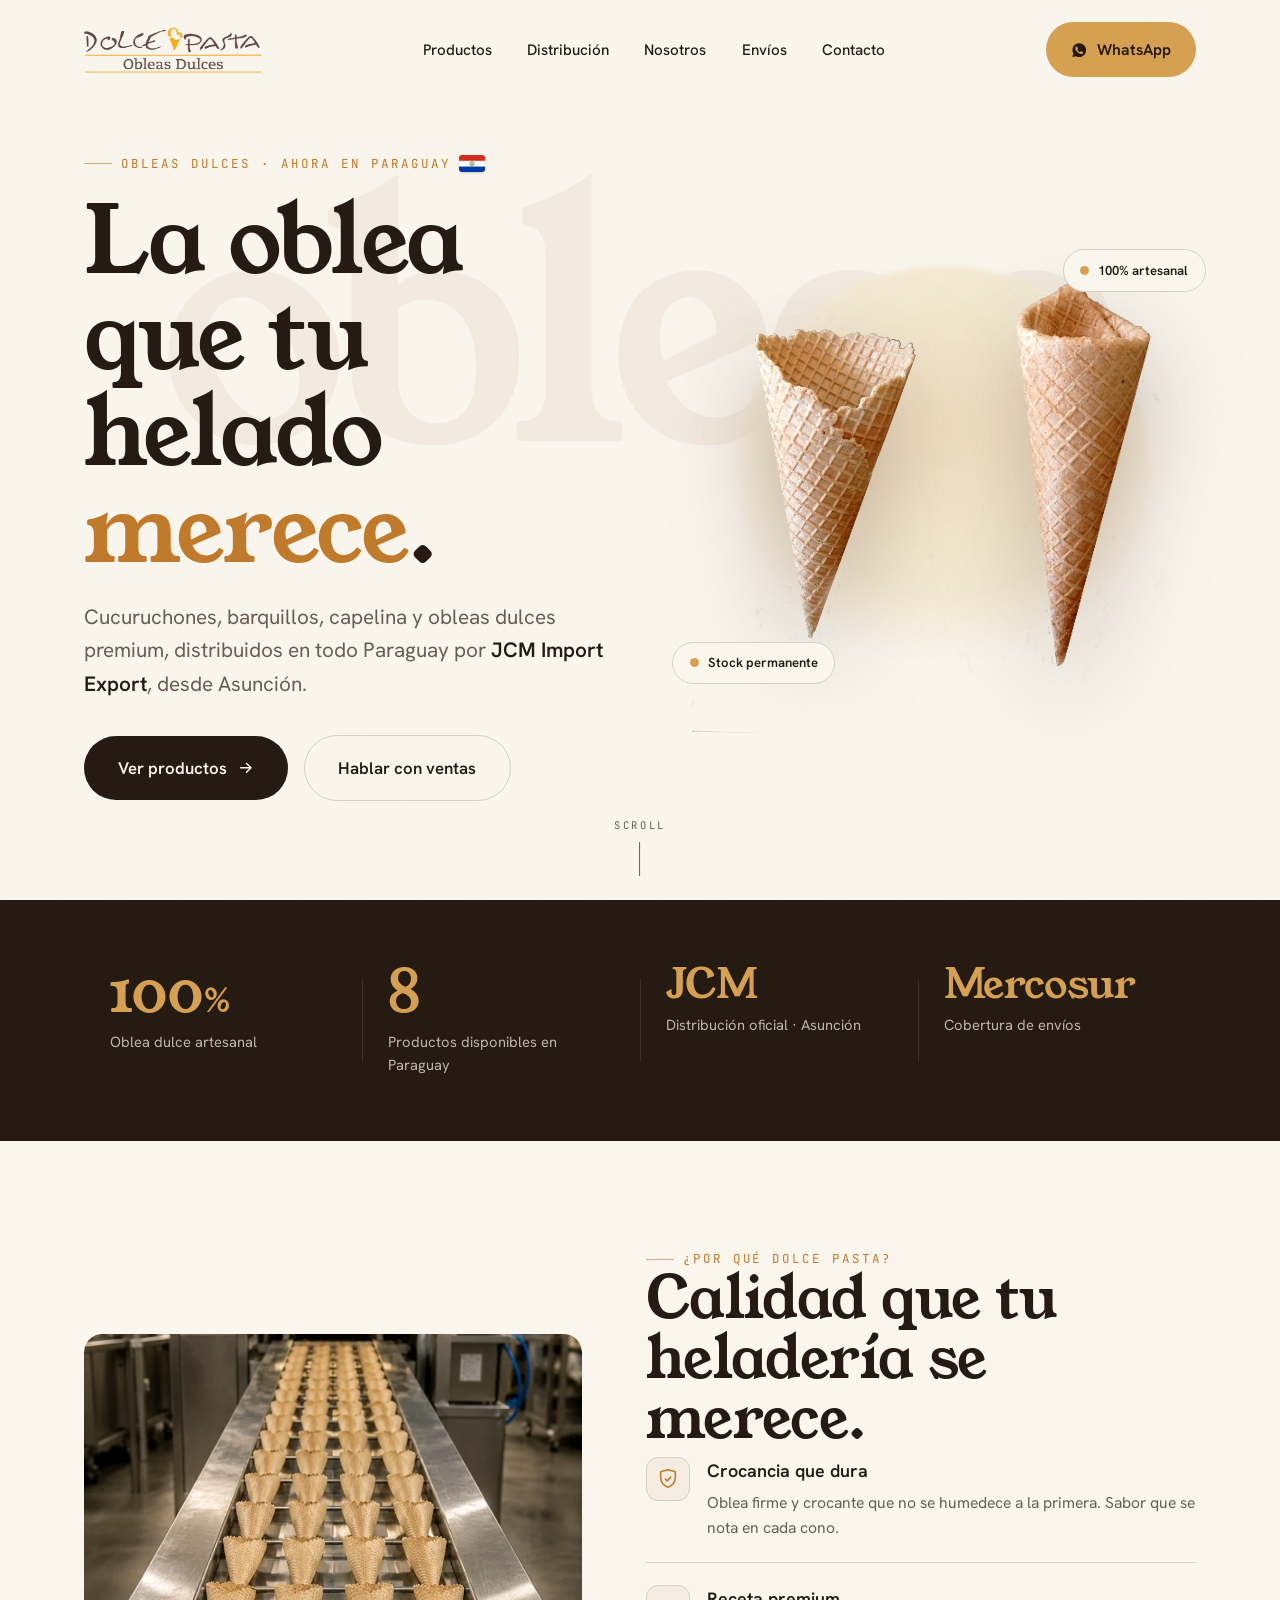
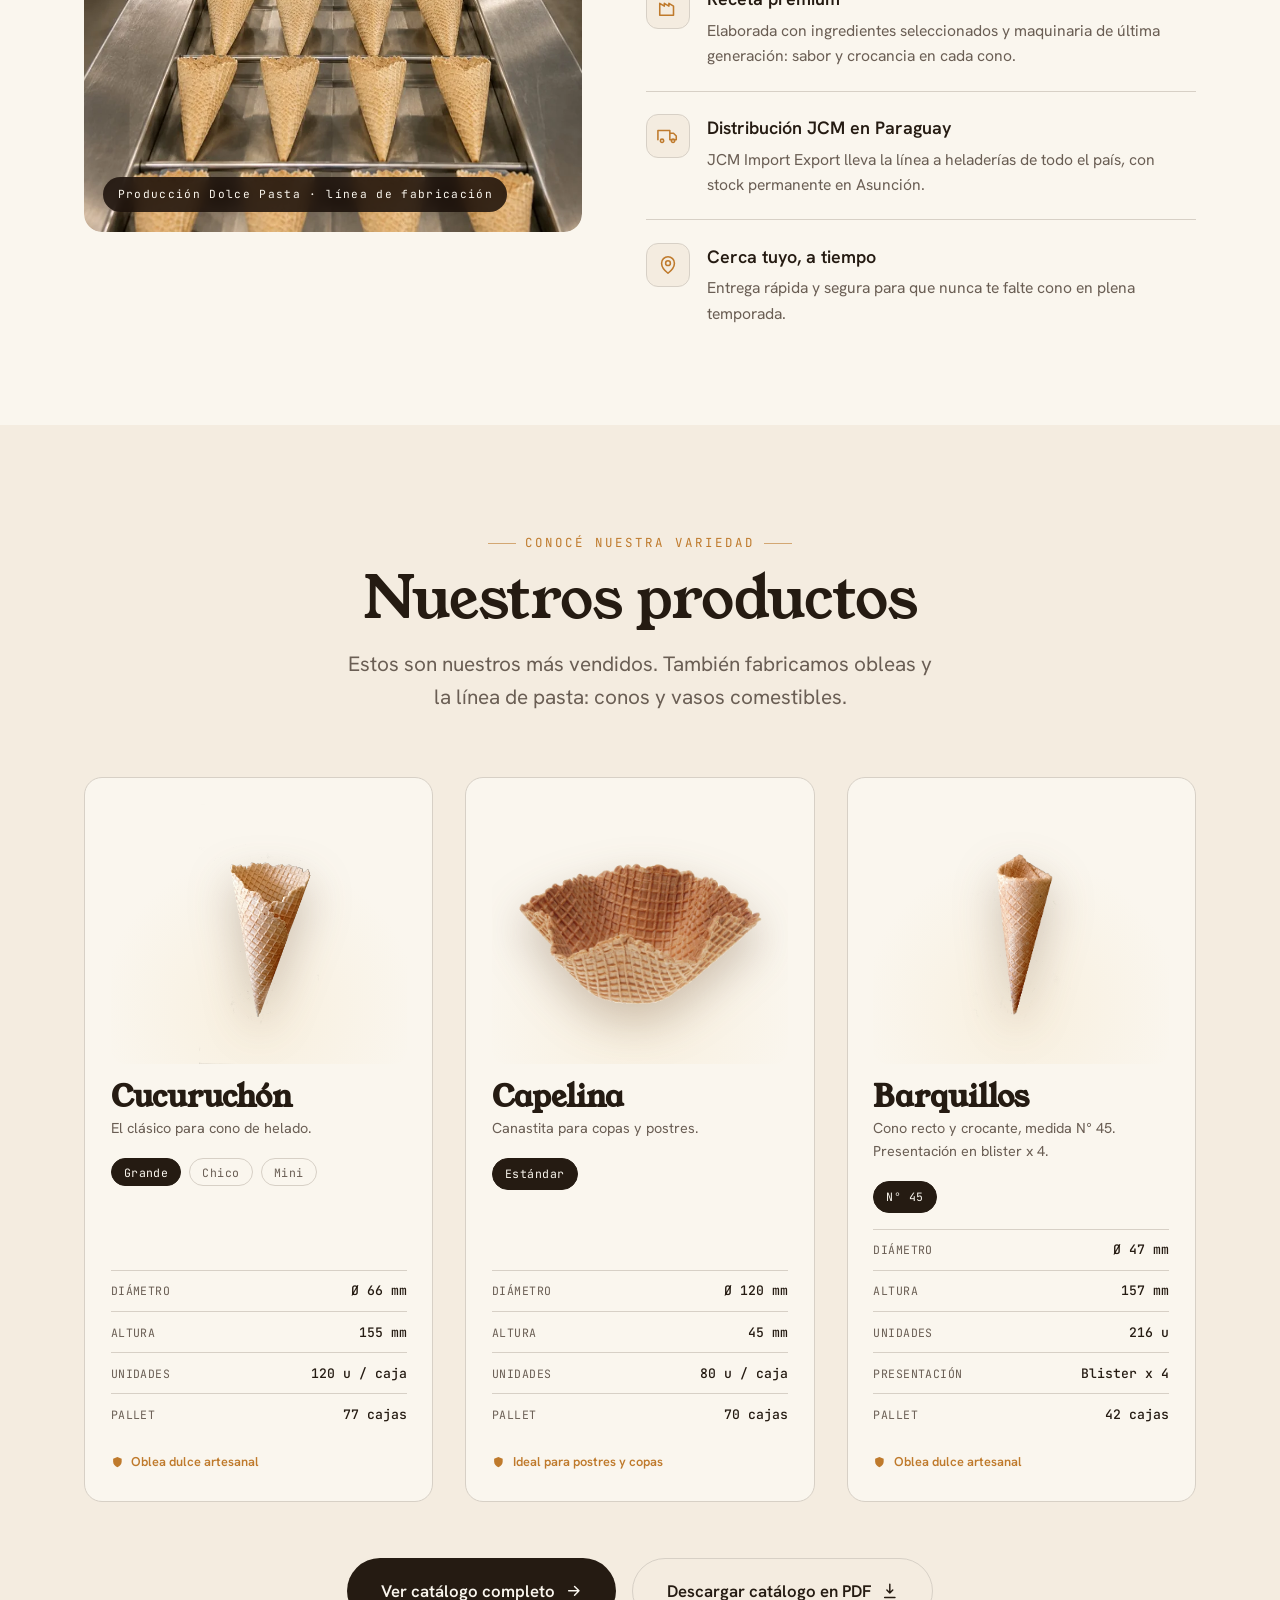
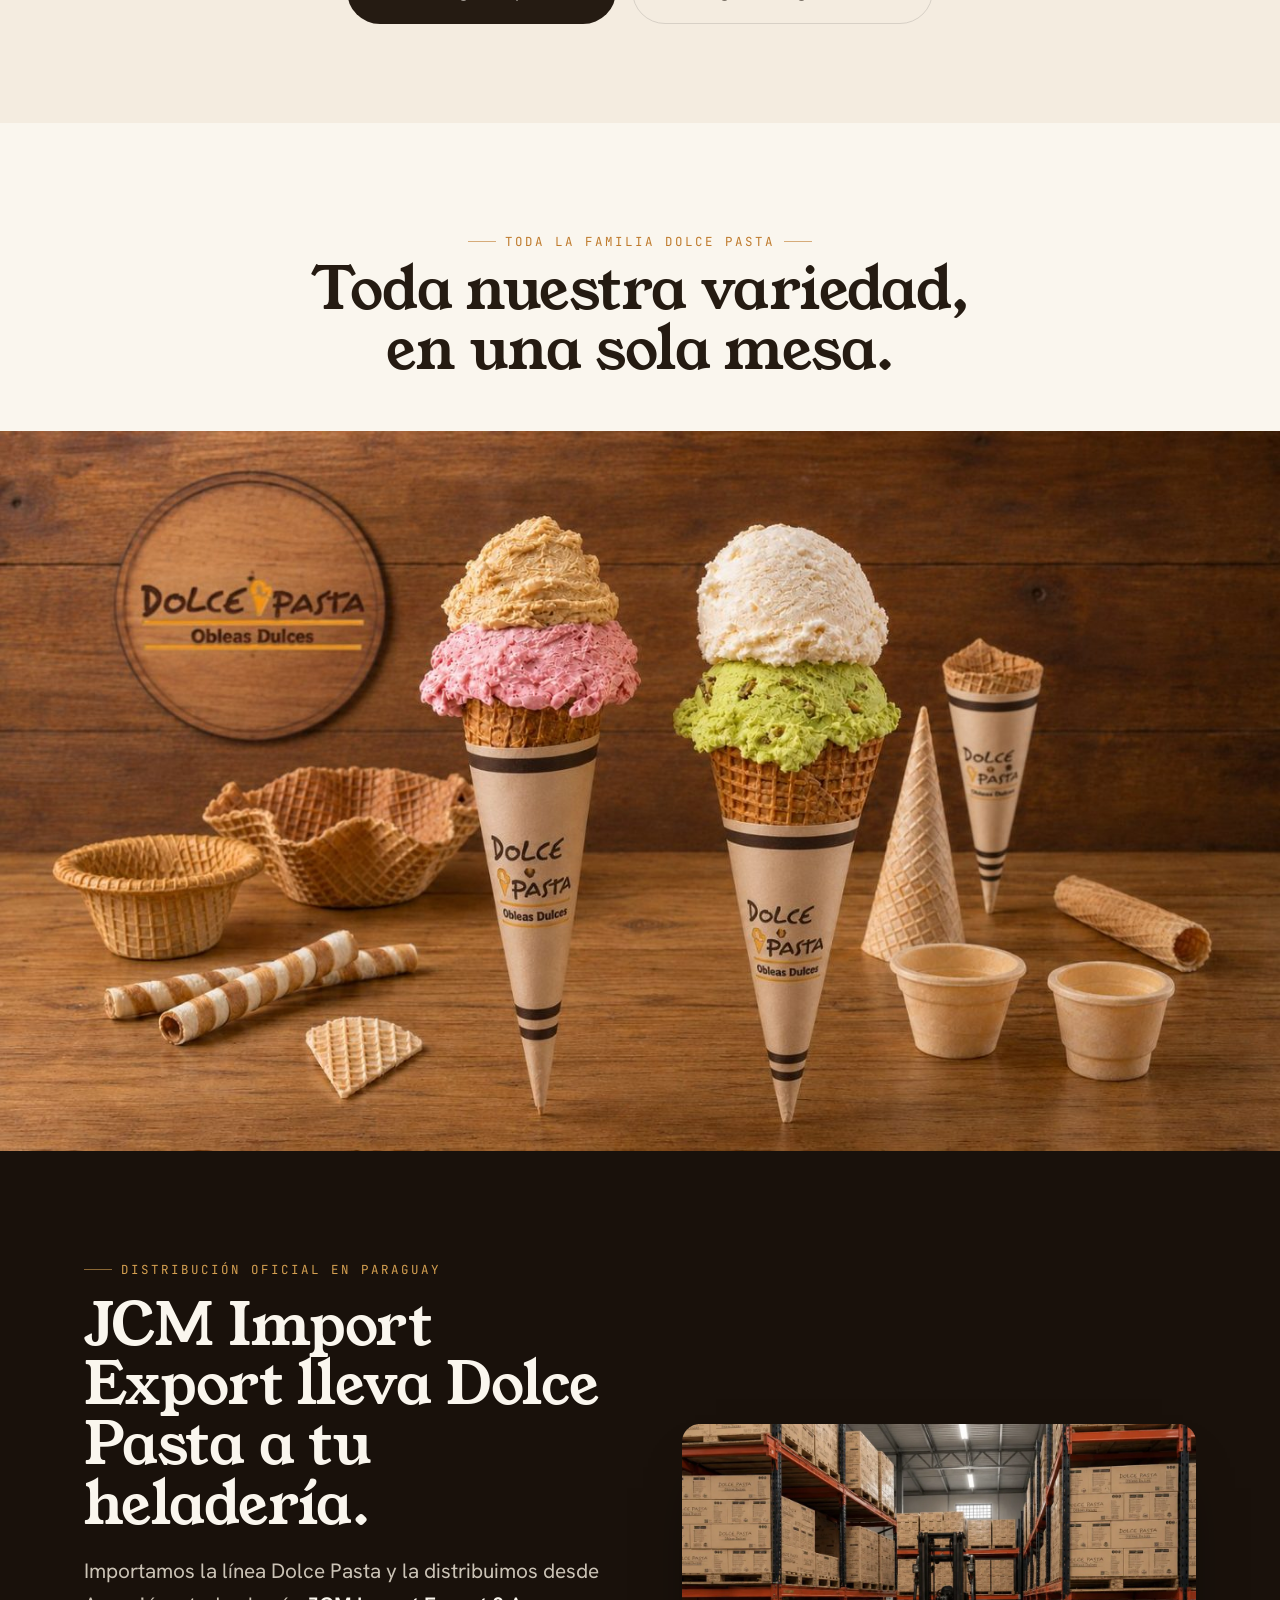
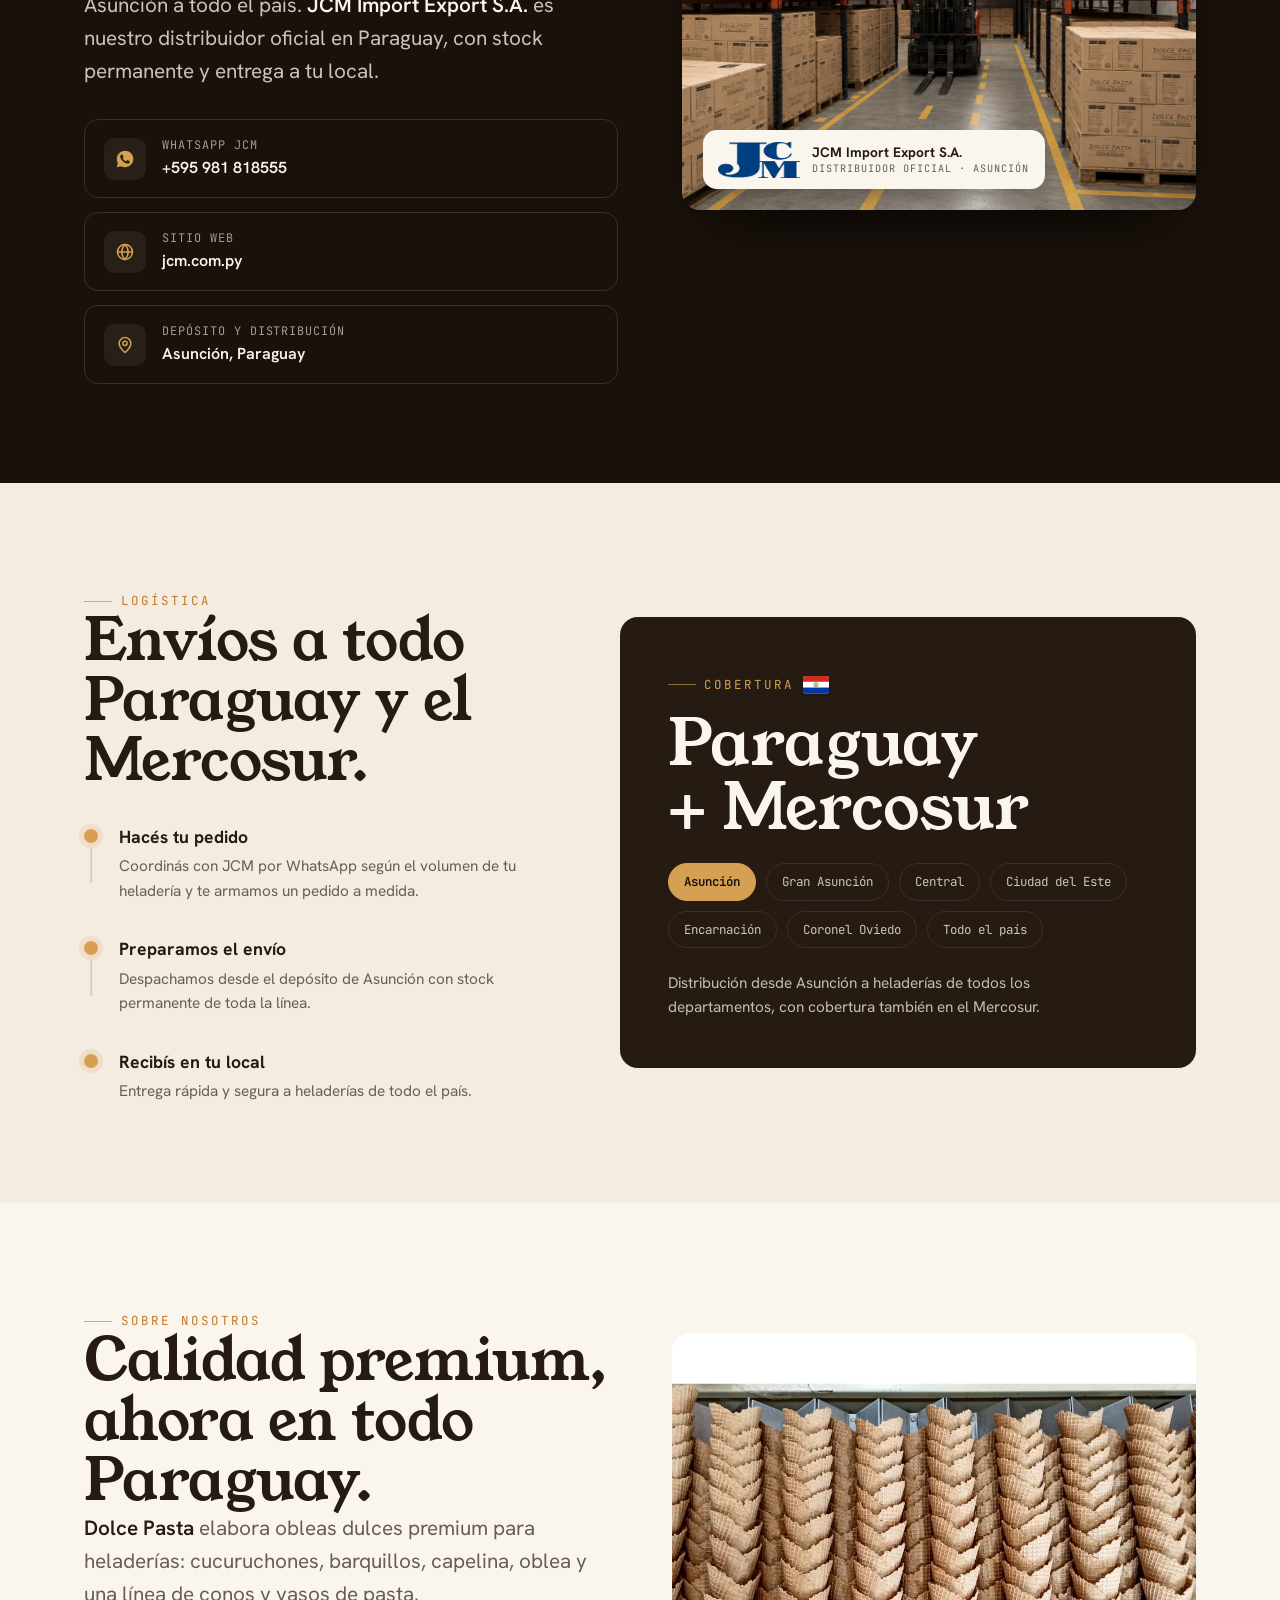
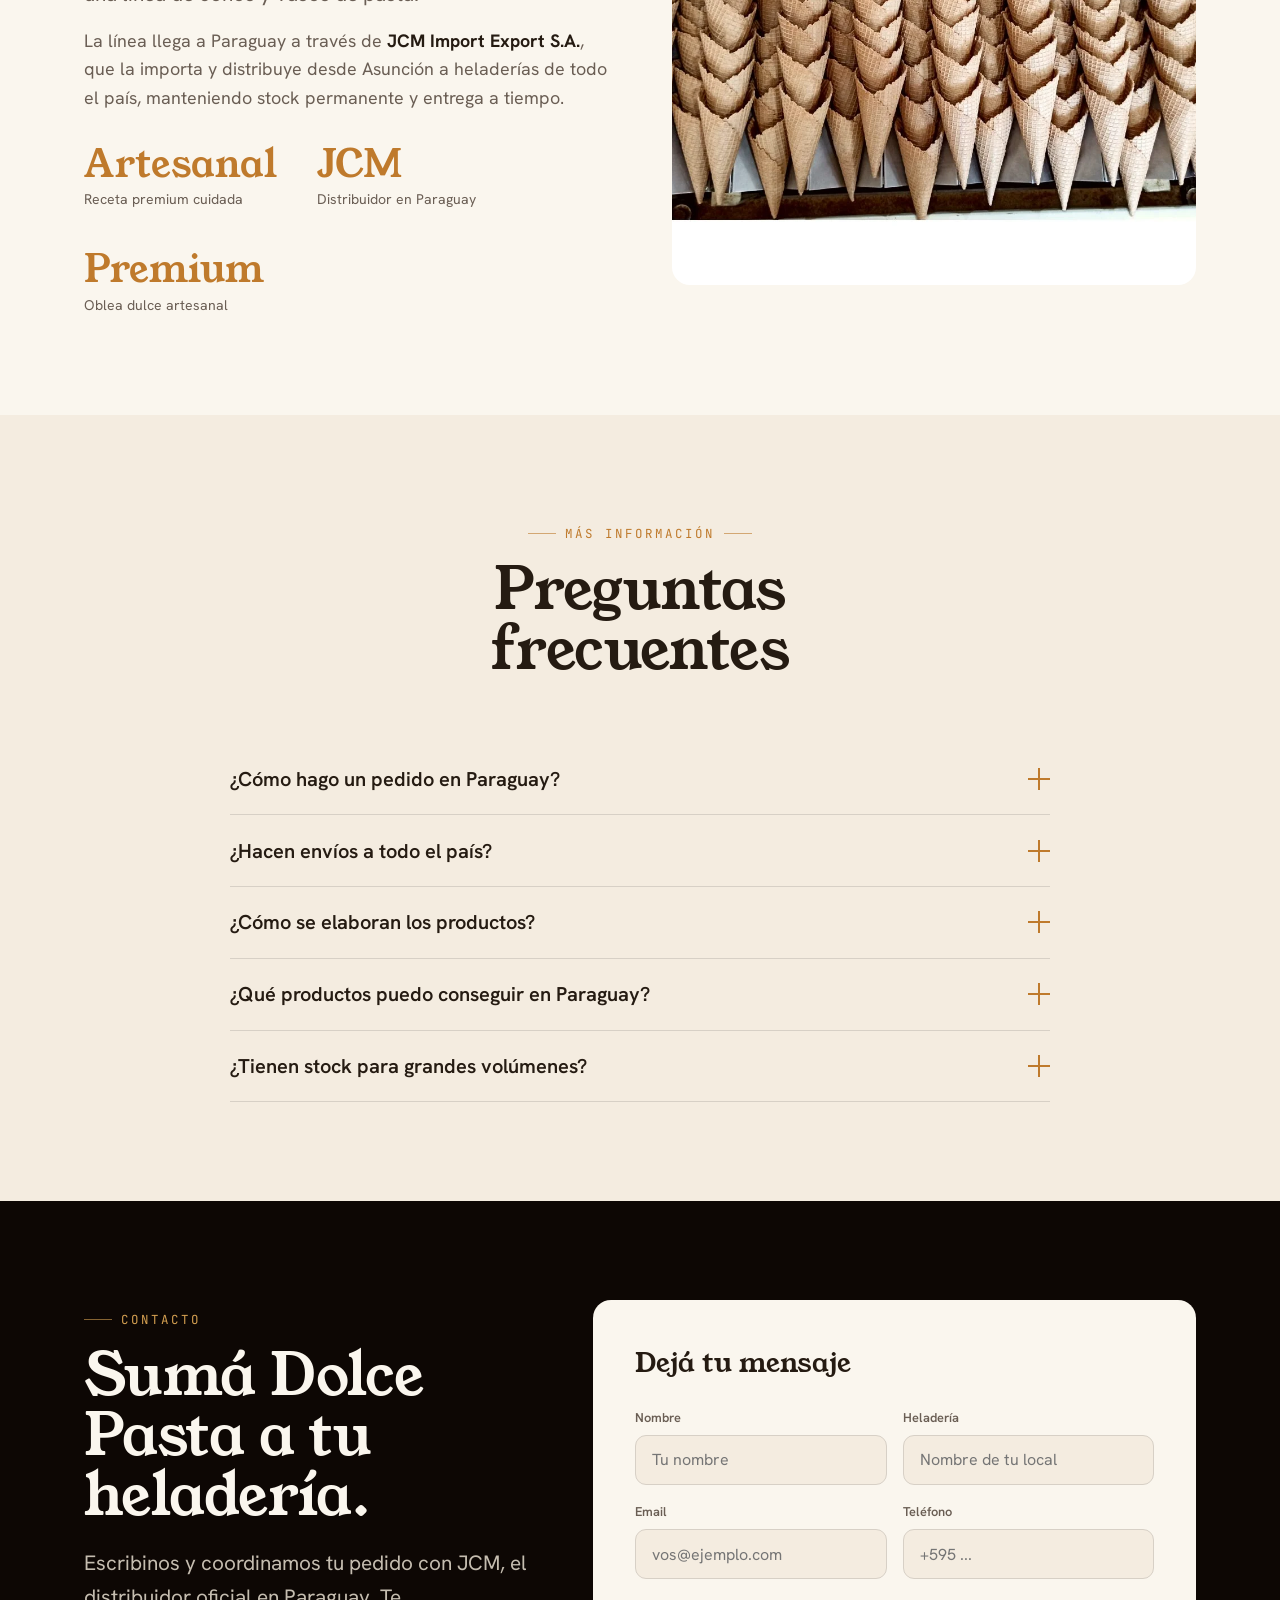
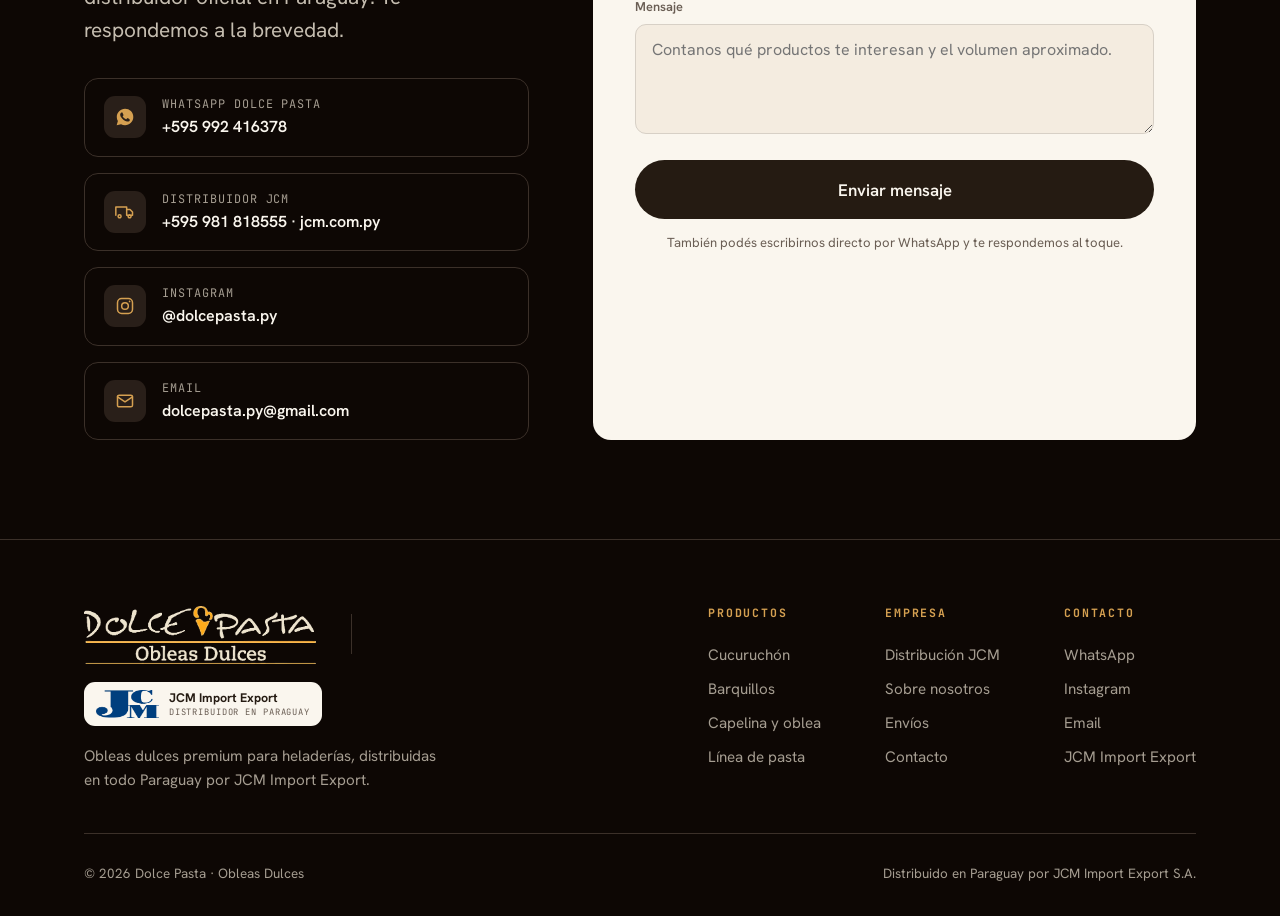
==== commit 03e50af4: "deja solo el Barquillo N° 45 en dolce-py En Paraguay se vende un solo barquillo, el N° 45 (Ø 47 mm ·" ====
--- a/dolce-py/index.html
+++ b/dolce-py/index.html
@@ -94,7 +94,7 @@
       "name": "¿Qué productos puedo conseguir en Paraguay?",
       "acceptedAnswer": {
         "@type": "Answer",
-        "text": "Cucuruchón (grande, chico y mini), barquillos (N° 35, 40 y 45), capelina, oblea y la línea de pasta: Vaso 125, Vaso 90, Cono 0 y Vaso 0."
+        "text": "Cucuruchón (grande, chico y mini), barquillo N° 45, capelina, oblea y la línea de pasta: Vaso 125, Vaso 90, Cono 0 y Vaso 0."
       }
     },
     {
@@ -124,7 +124,7 @@
       <img src="assets/logo-dolce-pasta-dark.webp" alt="Dolce Pasta · Obleas Dulces" style="height:46px;width:auto" />
     </a>
     <nav class="nav-links" id="navLinks">
-      <a href="Productos.html">Productos</a>
+      <a href="productos.html">Productos</a>
       <a href="#distribucion">Distribución</a>
       <a href="#nosotros">Nosotros</a>
       <a href="#envios">Envíos</a>
@@ -263,16 +263,12 @@
       <article class="prod-card reveal" style="--d:.2s">
         <div class="prod-photo"><img src="assets/barquillo.webp" loading="lazy" alt="Barquillo Dolce Pasta" /></div>
         <h3 class="prod-name">Barquillos</h3>
-        <p class="prod-sub">Cono recto y crocante, en tres medidas. Presentación en blister x 4.</p>
-        <div class="prod-variants" data-variants>
-          <button class="variant-pill active" data-d="Ø 37 mm" data-h="157 mm" data-u="320 u">N° 35</button>
-          <button class="variant-pill" data-d="Ø 42 mm" data-h="157 mm" data-u="252 u">N° 40</button>
-          <button class="variant-pill" data-d="Ø 47 mm" data-h="157 mm" data-u="216 u">N° 45</button>
-        </div>
+        <p class="prod-sub">Cono recto y crocante, medida N° 45. Presentación en blister x 4.</p>
+        <div class="prod-variants"><span class="variant-pill active">N° 45</span></div>
         <div class="spec-table">
-          <div class="spec-row"><span class="k">Diámetro</span><span class="v" data-spec="d">Ø 37 mm</span></div>
-          <div class="spec-row"><span class="k">Altura</span><span class="v" data-spec="h">157 mm</span></div>
-          <div class="spec-row"><span class="k">Unidades</span><span class="v" data-spec="u">320 u</span></div>
+          <div class="spec-row"><span class="k">Diámetro</span><span class="v">Ø 47 mm</span></div>
+          <div class="spec-row"><span class="k">Altura</span><span class="v">157 mm</span></div>
+          <div class="spec-row"><span class="k">Unidades</span><span class="v">216 u</span></div>
           <div class="spec-row"><span class="k">Presentación</span><span class="v">Blister x 4</span></div>
           <div class="spec-row"><span class="k">Pallet</span><span class="v">42 cajas</span></div>
         </div>
@@ -281,10 +277,10 @@
 
     </div>
     <div class="reveal" style="display:flex;gap:1rem;justify-content:center;flex-wrap:wrap;margin-top:clamp(2.5rem,5vw,3.5rem)">
-      <a href="Productos.html" class="btn btn-primary btn-lg">Ver catálogo completo
+      <a href="productos.html" class="btn btn-primary btn-lg">Ver catálogo completo
         <svg viewBox="0 0 24 24" fill="none" stroke="currentColor" stroke-width="2"><path d="M5 12h14M13 6l6 6-6 6" stroke-linecap="round" stroke-linejoin="round"/></svg>
       </a>
-      <a href="Catalogo-Dolce-Pasta.pdf" download class="btn btn-ghost btn-lg">Descargar catálogo en PDF
+      <a href="catalogo-dolce-pasta.pdf" download class="btn btn-ghost btn-lg">Descargar catálogo en PDF
         <svg viewBox="0 0 24 24" fill="none" stroke="currentColor" stroke-width="2"><path d="M12 3v12m0 0 4-4m-4 4-4-4M5 21h14" stroke-linecap="round" stroke-linejoin="round"/></svg>
       </a>
     </div>
@@ -405,7 +401,7 @@
       </div>
       <div class="faq-item reveal">
         <button class="faq-q">¿Qué productos puedo conseguir en Paraguay?<span class="faq-icon"></span></button>
-        <div class="faq-a"><p>Cucuruchón (grande, chico y mini), barquillos (N° 35, 40 y 45), capelina, oblea y la línea de pasta: Vaso 125, Vaso 90, Cono 0 y Vaso 0.</p></div>
+        <div class="faq-a"><p>Cucuruchón (grande, chico y mini), barquillo N° 45, capelina, oblea y la línea de pasta: Vaso 125, Vaso 90, Cono 0 y Vaso 0.</p></div>
       </div>
       <div class="faq-item reveal">
         <button class="faq-q">¿Tienen stock para grandes volúmenes?<span class="faq-icon"></span></button>
@@ -482,10 +478,10 @@
       <div class="footer-cols">
         <div class="footer-col">
           <h5>Productos</h5>
-          <a href="Productos.html">Cucuruchón</a>
-          <a href="Productos.html">Barquillos</a>
-          <a href="Productos.html">Capelina y oblea</a>
-          <a href="Productos.html">Línea de pasta</a>
+          <a href="productos.html">Cucuruchón</a>
+          <a href="productos.html">Barquillos</a>
+          <a href="productos.html">Capelina y oblea</a>
+          <a href="productos.html">Línea de pasta</a>
         </div>
         <div class="footer-col">
           <h5>Empresa</h5>
